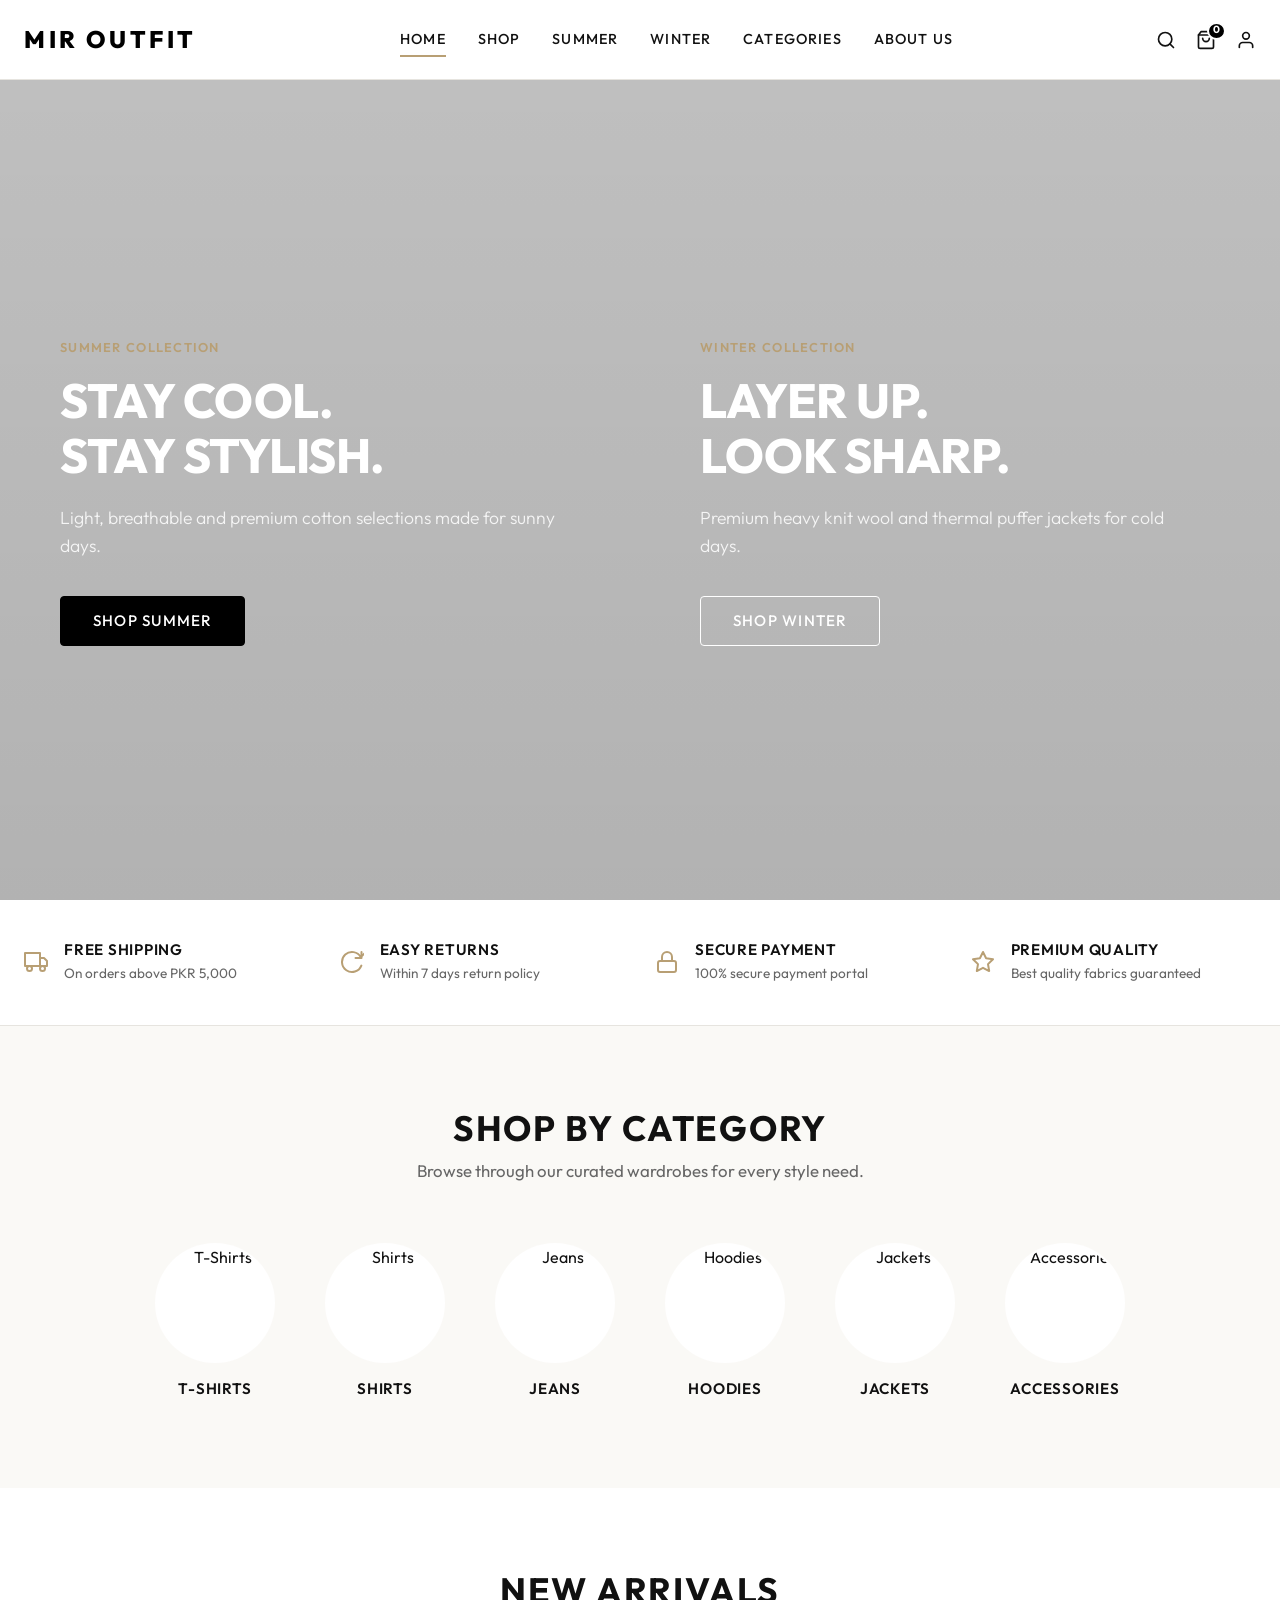
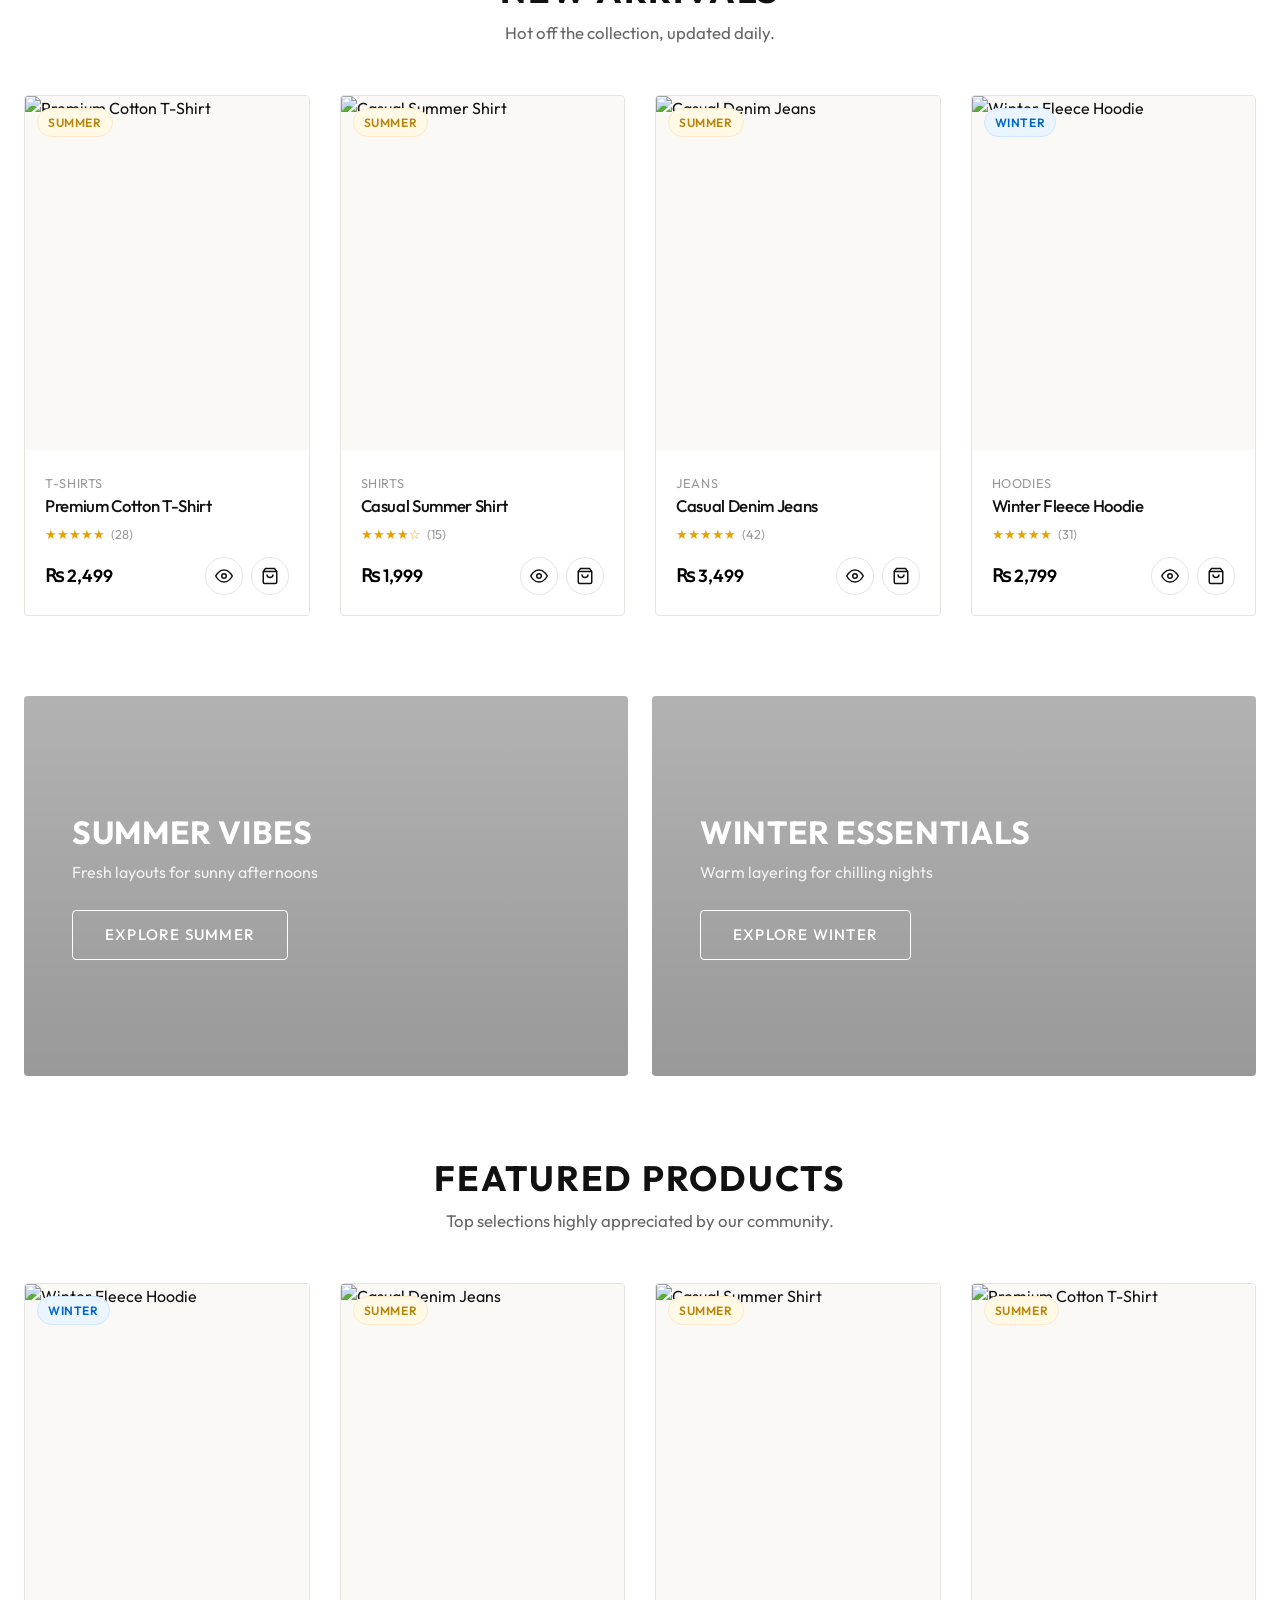
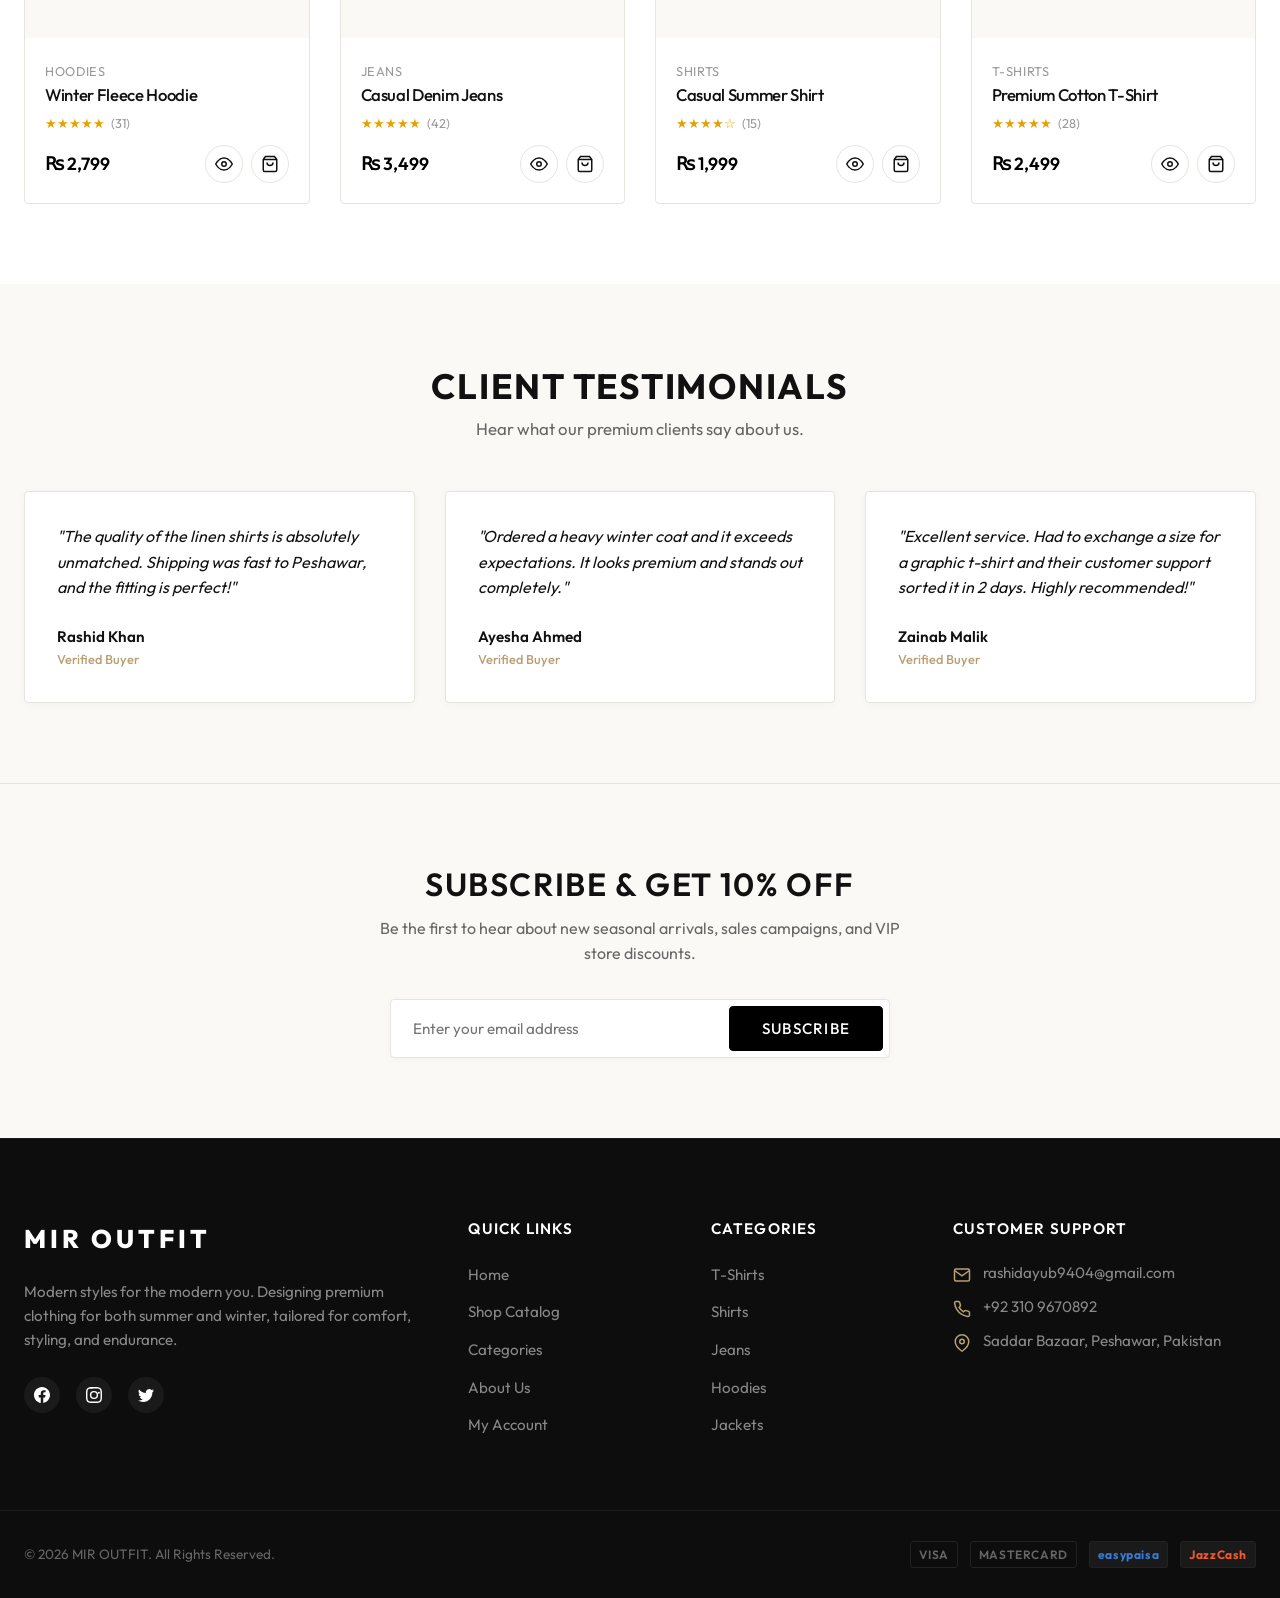
==== index.html @ e7ca87b2 "Phase 4: Design customer homepage with responsive layout, split hero, trust badges, categories list," ====
<!DOCTYPE html>
<html lang="en">
<head>
    <meta charset="UTF-8">
    <meta name="viewport" content="width=device-width, initial-scale=1.0">
    <meta name="description" content="MIR OUTFIT — Premium fashion clothing brand. Discover our exclusive Summer and Winter collections. Your Style. Every Season.">
    <title>MIR OUTFIT | Premium Clothing E-Commerce Website</title>
    <!-- Base Stylesheet -->
    <link rel="stylesheet" href="css/style.css">
    <!-- Responsive Adjustments -->
    <link rel="stylesheet" href="css/responsive.css">
</head>
<body>

    <!-- Unique MIR Loader Screen -->
    <div class="mir-loader-wrapper" id="mir-loader">
        <div class="mir-loader-content">
            <div class="mir-loader-brand">MIR</div>
            <div class="mir-loader-icon-container">
                <div class="mir-loader-spinner"></div>
                <!-- Premium Clothing Hanger Vector SVG -->
                <svg class="mir-loader-shirt" viewBox="0 0 24 24" fill="none" stroke="currentColor" stroke-width="1.5" stroke-linecap="round" stroke-linejoin="round">
                    <path d="M20.37 8.91l-7.5-4.5a1.72 1.72 0 0 0-1.74 0l-7.5 4.5A1 1 0 0 0 3 9.77v8.46a2 2 0 0 0 2 2h14a2 2 0 0 0 2-2V9.77a1 1 0 0 0-.63-.86z"></path>
                    <path d="M12 4.5V2a2 2 0 0 1 2-2"></path>
                </svg>
            </div>
            <div class="mir-loader-text">Preparing your style...</div>
        </div>
    </div>

    <!-- Header Navigation -->
    <header class="header">
        <div class="container navbar">
            <a href="index.html" class="nav-logo">MIR OUTFIT</a>
            
            <nav class="nav-links" id="nav-links">
                <a href="index.html" class="active">Home</a>
                <a href="shop.html">Shop</a>
                <a href="shop.html?collection=summer">Summer</a>
                <a href="shop.html?collection=winter">Winter</a>
                <a href="#categories">Categories</a>
                <a href="about.html">About Us</a>
            </nav>

            <div class="nav-actions">
                <button class="action-btn" id="search-btn" aria-label="Search Products">
                    <svg width="20" height="20" viewBox="0 0 24 24" fill="none" stroke="currentColor" stroke-width="2" stroke-linecap="round" stroke-linejoin="round"><circle cx="11" cy="11" r="8"></circle><line x1="21" y1="21" x2="16.65" y2="16.65"></line></svg>
                </button>
                <a href="cart.html" class="action-btn" id="cart-btn" aria-label="View Cart">
                    <svg width="20" height="20" viewBox="0 0 24 24" fill="none" stroke="currentColor" stroke-width="2" stroke-linecap="round" stroke-linejoin="round"><path d="M6 2L3 6v14a2 2 0 0 0 2 2h14a2 2 0 0 0 2-2V6l-3-4z"></path><line x1="3" y1="6" x2="21" y2="6"></line><path d="M16 10a4 4 0 0 1-8 0"></path></svg>
                    <span class="cart-count-badge" id="cart-badge-count">0</span>
                </a>
                <a href="login.html" class="action-btn" id="profile-btn" aria-label="Profile Account">
                    <svg width="20" height="20" viewBox="0 0 24 24" fill="none" stroke="currentColor" stroke-width="2" stroke-linecap="round" stroke-linejoin="round"><path d="M20 21v-2a4 4 0 0 0-4-4H8a4 4 0 0 0-4 4v2"></path><circle cx="12" cy="7" r="4"></circle></svg>
                </a>
                <button class="mobile-nav-toggle" aria-label="Toggle Menu">
                    <svg width="24" height="24" viewBox="0 0 24 24" fill="none" stroke="currentColor" stroke-width="2" stroke-linecap="round" stroke-linejoin="round"><line x1="3" y1="12" x2="21" y2="12"></line><line x1="3" y1="6" x2="21" y2="6"></line><line x1="3" y1="18" x2="21" y2="18"></line></svg>
                </button>
            </div>
        </div>
    </header>

    <!-- Overlay Search Popup -->
    <div class="search-overlay" id="search-overlay">
        <div class="search-close" id="search-close">&times;</div>
        <div class="search-container">
            <div class="search-input-wrapper">
                <input type="text" placeholder="Search our catalogs..." autocomplete="off">
                <svg width="24" height="24" viewBox="0 0 24 24" fill="none" stroke="currentColor" stroke-width="2" stroke-linecap="round" stroke-linejoin="round"><circle cx="11" cy="11" r="8"></circle><line x1="21" y1="21" x2="16.65" y2="16.65"></line></svg>
            </div>
        </div>
    </div>

    <!-- Hero Showcase Section -->
    <section class="hero-split">
        <div class="hero-panel hero-panel-summer" style="background-image: linear-gradient(rgba(0,0,0,0.25), rgba(0,0,0,0.3)), url('https://images.unsplash.com/photo-1488161628813-04466f872be2?auto=format&fit=crop&w=1200&q=80');">
            <div class="hero-panel-content">
                <div class="hero-panel-badge">Summer Collection</div>
                <h1 class="hero-panel-title">Stay Cool.<br>Stay Stylish.</h1>
                <p class="hero-panel-desc">Light, breathable and premium cotton selections made for sunny days.</p>
                <a href="shop.html?collection=summer" class="btn btn-primary">Shop Summer</a>
            </div>
        </div>
        
        <div class="hero-panel hero-panel-winter" style="background-image: linear-gradient(rgba(0,0,0,0.25), rgba(0,0,0,0.3)), url('https://images.unsplash.com/photo-1617137968427-85924c800a22?auto=format&fit=crop&w=1200&q=80');">
            <div class="hero-panel-content">
                <div class="hero-panel-badge">Winter Collection</div>
                <h1 class="hero-panel-title">Layer Up.<br>Look Sharp.</h1>
                <p class="hero-panel-desc">Premium heavy knit wool and thermal puffer jackets for cold days.</p>
                <a href="shop.html?collection=winter" class="btn btn-secondary" style="border-color:#ffffff; color:#ffffff;">Shop Winter</a>
            </div>
        </div>
    </section>

    <!-- Trust Badges Section -->
    <section class="trust-badges-section">
        <div class="container trust-badges-grid">
            <div class="badge-item">
                <svg width="24" height="24" viewBox="0 0 24 24" fill="none" stroke="currentColor" stroke-width="2" stroke-linecap="round" stroke-linejoin="round"><rect x="1" y="3" width="15" height="13"></rect><polygon points="16 8 20 8 23 11 23 16 16 16 16 8"></polygon><circle cx="5.5" cy="18.5" r="2.5"></circle><circle cx="18.5" cy="18.5" r="2.5"></circle></svg>
                <div>
                    <h4>Free Shipping</h4>
                    <p>On orders above PKR 5,000</p>
                </div>
            </div>
            <div class="badge-item">
                <svg width="24" height="24" viewBox="0 0 24 24" fill="none" stroke="currentColor" stroke-width="2" stroke-linecap="round" stroke-linejoin="round"><path d="M21.5 2v6h-6M21.34 15.57a10 10 0 1 1-.57-8.38l5.67-5.67"></path></svg>
                <div>
                    <h4>Easy Returns</h4>
                    <p>Within 7 days return policy</p>
                </div>
            </div>
            <div class="badge-item">
                <svg width="24" height="24" viewBox="0 0 24 24" fill="none" stroke="currentColor" stroke-width="2" stroke-linecap="round" stroke-linejoin="round"><rect x="3" y="11" width="18" height="11" rx="2" ry="2"></rect><path d="M7 11V7a5 5 0 0 1 10 0v4"></path></svg>
                <div>
                    <h4>Secure Payment</h4>
                    <p>100% secure payment portal</p>
                </div>
            </div>
            <div class="badge-item">
                <svg width="24" height="24" viewBox="0 0 24 24" fill="none" stroke="currentColor" stroke-width="2" stroke-linecap="round" stroke-linejoin="round"><polygon points="12 2 15.09 8.26 22 9.27 17 14.14 18.18 21.02 12 17.77 5.82 21.02 7 14.14 2 9.27 8.91 8.26 12 2"></polygon></svg>
                <div>
                    <h4>Premium Quality</h4>
                    <p>Best quality fabrics guaranteed</p>
                </div>
            </div>
        </div>
    </section>

    <!-- Categories Grid Section -->
    <section class="section" id="categories" style="background-color: var(--bg-secondary);">
        <div class="container">
            <div class="section-title">
                <h2>Shop By Category</h2>
                <p>Browse through our curated wardrobes for every style need.</p>
            </div>
            
            <div class="categories-carousel">
                <a href="shop.html?category=t-shirts" class="category-card">
                    <div class="category-img-wrapper">
                        <img src="https://images.unsplash.com/photo-1521572267360-ee0c2909d518?auto=format&fit=crop&w=400&q=80" alt="T-Shirts">
                    </div>
                    <h4>T-Shirts</h4>
                </a>
                <a href="shop.html?category=shirts" class="category-card">
                    <div class="category-img-wrapper">
                        <img src="https://images.unsplash.com/photo-1596755094514-f87e34085b2c?auto=format&fit=crop&w=400&q=80" alt="Shirts">
                    </div>
                    <h4>Shirts</h4>
                </a>
                <a href="shop.html?category=jeans" class="category-card">
                    <div class="category-img-wrapper">
                        <img src="https://images.unsplash.com/photo-1542272604-787c3835535d?auto=format&fit=crop&w=400&q=80" alt="Jeans">
                    </div>
                    <h4>Jeans</h4>
                </a>
                <a href="shop.html?category=hoodies" class="category-card">
                    <div class="category-img-wrapper">
                        <img src="https://images.unsplash.com/photo-1556821840-3a63f95609a7?auto=format&fit=crop&w=400&q=80" alt="Hoodies">
                    </div>
                    <h4>Hoodies</h4>
                </a>
                <a href="shop.html?category=jackets" class="category-card">
                    <div class="category-img-wrapper">
                        <img src="https://images.unsplash.com/photo-1551028719-00167b16eac5?auto=format&fit=crop&w=400&q=80" alt="Jackets">
                    </div>
                    <h4>Jackets</h4>
                </a>
                <a href="shop.html?category=accessories" class="category-card">
                    <div class="category-img-wrapper">
                        <img src="https://images.unsplash.com/photo-1617038260897-41a1f14a8ca0?auto=format&fit=crop&w=400&q=80" alt="Accessories">
                    </div>
                    <h4>Accessories</h4>
                </a>
            </div>
        </div>
    </section>

    <!-- New Arrivals Section -->
    <section class="section">
        <div class="container">
            <div class="section-title">
                <h2>New Arrivals</h2>
                <p>Hot off the collection, updated daily.</p>
            </div>
            
            <!-- Dynamic Grid (JS loaded) -->
            <div class="products-grid" id="new-arrivals-grid">
                <!-- Skeleton Skeletons Placeholder -->
                <div class="product-card skeleton" style="height: 420px;"></div>
                <div class="product-card skeleton" style="height: 420px;"></div>
                <div class="product-card skeleton" style="height: 420px;"></div>
                <div class="product-card skeleton" style="height: 420px;"></div>
            </div>
        </div>
    </section>

    <!-- Mid Promotional Split Banners -->
    <section class="promo-mid-section">
        <div class="promo-mid-banner" style="background-image: linear-gradient(rgba(0,0,0,0.3), rgba(0,0,0,0.4)), url('https://images.unsplash.com/photo-1507679799987-c73779587ccf?auto=format&fit=crop&w=800&q=80');">
            <div class="promo-content">
                <h3>Summer Vibes</h3>
                <p>Fresh layouts for sunny afternoons</p>
                <a href="shop.html?collection=summer" class="btn btn-secondary" style="border-color:#ffffff; color:#ffffff;">Explore Summer</a>
            </div>
        </div>
        <div class="promo-mid-banner" style="background-image: linear-gradient(rgba(0,0,0,0.3), rgba(0,0,0,0.4)), url('https://images.unsplash.com/photo-1610384024014-a4f24959994c?auto=format&fit=crop&w=800&q=80');">
            <div class="promo-content">
                <h3>Winter Essentials</h3>
                <p>Warm layering for chilling nights</p>
                <a href="shop.html?collection=winter" class="btn btn-secondary" style="border-color:#ffffff; color:#ffffff;">Explore Winter</a>
            </div>
        </div>
    </section>

    <!-- Featured Products Section -->
    <section class="section">
        <div class="container">
            <div class="section-title">
                <h2>Featured Products</h2>
                <p>Top selections highly appreciated by our community.</p>
            </div>
            
            <!-- Dynamic Grid (JS loaded) -->
            <div class="products-grid" id="featured-products-grid">
                <!-- Skeleton Placeholders -->
                <div class="product-card skeleton" style="height: 420px;"></div>
                <div class="product-card skeleton" style="height: 420px;"></div>
                <div class="product-card skeleton" style="height: 420px;"></div>
                <div class="product-card skeleton" style="height: 420px;"></div>
            </div>
        </div>
    </section>

    <!-- Testimonials Section -->
    <section class="section" style="background-color: var(--bg-secondary);">
        <div class="container">
            <div class="section-title">
                <h2>Client Testimonials</h2>
                <p>Hear what our premium clients say about us.</p>
            </div>
            
            <div class="testimonials-grid">
                <div class="testimonial-card">
                    <p class="testimonial-quote">"The quality of the linen shirts is absolutely unmatched. Shipping was fast to Peshawar, and the fitting is perfect!"</p>
                    <div class="testimonial-author">
                        <span class="testimonial-name">Rashid Khan</span>
                        <span class="testimonial-verified">Verified Buyer</span>
                    </div>
                </div>
                <div class="testimonial-card">
                    <p class="testimonial-quote">"Ordered a heavy winter coat and it exceeds expectations. It looks premium and stands out completely."</p>
                    <div class="testimonial-author">
                        <span class="testimonial-name">Ayesha Ahmed</span>
                        <span class="testimonial-verified">Verified Buyer</span>
                    </div>
                </div>
                <div class="testimonial-card">
                    <p class="testimonial-quote">"Excellent service. Had to exchange a size for a graphic t-shirt and their customer support sorted it in 2 days. Highly recommended!"</p>
                    <div class="testimonial-author">
                        <span class="testimonial-name">Zainab Malik</span>
                        <span class="testimonial-verified">Verified Buyer</span>
                    </div>
                </div>
            </div>
        </div>
    </section>

    <!-- Newsletter Subscription -->
    <section class="newsletter-section">
        <div class="container newsletter-container">
            <h3>Subscribe & Get 10% Off</h3>
            <p>Be the first to hear about new seasonal arrivals, sales campaigns, and VIP store discounts.</p>
            <div class="newsletter-form-group">
                <input type="email" placeholder="Enter your email address" aria-label="Email address">
                <button type="button" class="btn btn-primary" id="newsletter-subscribe-btn">Subscribe</button>
            </div>
        </div>
    </section>

    <!-- Dark Premium Footer -->
    <footer class="footer">
        <div class="container footer-grid">
            <div class="footer-brand">
                <div class="logo">MIR OUTFIT</div>
                <p>Modern styles for the modern you. Designing premium clothing for both summer and winter, tailored for comfort, styling, and endurance.</p>
                <div class="footer-socials">
                    <a href="#" aria-label="Facebook"><svg width="16" height="16" fill="currentColor" viewBox="0 0 16 16"><path d="M16 8.049c0-4.446-3.582-8.05-8-8.05C3.58 0-.002 3.603-.002 8.05c0 4.017 2.926 7.347 6.75 7.951v-5.625h-2.03V8.05H6.75V6.275c0-2.017 1.195-3.131 3.022-3.131.876 0 1.791.157 1.791.157v1.98h-1.009c-.993 0-1.303.621-1.303 1.258v1.51h2.218l-.354 2.326H9.25V16c3.824-.604 6.75-3.934 6.75-7.951z"/></svg></a>
                    <a href="#" aria-label="Instagram"><svg width="16" height="16" fill="currentColor" viewBox="0 0 16 16"><path d="M8 0C5.829 0 5.556.01 4.703.048 3.85.088 3.269.222 2.76.42a3.917 3.917 0 0 0-1.417.923A3.927 3.927 0 0 0 .42 2.76C.222 3.268.087 3.85.048 4.7.01 5.555 0 5.827 0 8.001c0 2.172.01 2.444.048 3.297.04.852.174 1.433.372 1.942.205.526.478.972.923 1.417.444.445.89.719 1.416.923.51.198 1.09.333 1.942.372C5.555 15.99 5.827 16 8 16s2.444-.01 3.298-.048c.851-.04 1.434-.174 1.943-.372a3.916 3.916 0 0 0 1.416-.923c.445-.445.718-.891.923-1.417.197-.509.332-1.09.372-1.942C15.99 10.445 16 10.173 16 8s-.01-2.444-.048-3.299c-.04-.851-.175-1.433-.372-1.941a3.926 3.926 0 0 0-.923-1.417A3.911 3.911 0 0 0 13.24.42c-.51-.198-1.092-.333-1.943-.372C10.443.01 10.172 0 7.998 0h.003zm-.717 1.442h.718c2.136 0 2.389.007 3.232.046.78.035 1.204.166 1.486.275.373.145.64.319.92.599.28.28.453.546.598.92.11.281.24.705.275 1.485.039.843.047 1.096.047 3.231s-.008 2.389-.047 3.232c-.035.78-.166 1.203-.275 1.485a2.47 2.47 0 0 1-.599.919c-.28.28-.546.453-.92.598-.28.11-.704.24-1.485.276-.843.038-1.096.047-3.232.047s-2.39-.009-3.233-.047c-.78-.036-1.203-.166-1.485-.276a2.478 2.478 0 0 1-.92-.598 2.48 2.48 0 0 1-.6-.92c-.109-.281-.24-.705-.275-1.485-.038-.843-.046-1.096-.046-3.233 0-2.136.008-2.388.046-3.231.036-.78.166-1.204.276-1.486.145-.373.319-.64.599-.92.28-.28.546-.453.92-.6 2.8-.11 7.04-.24 1.485-.276.843-.038 1.096-.047 3.232-.047zM8 3.89a4.11 4.11 0 1 0 0 8.22 4.11 4.11 0 0 0 0-8.22zm0 1.44a2.67 2.67 0 1 1 0 5.34 2.67 2.67 0 0 1 0-5.34zm4.886-.484a.978.978 0 1 0 0 1.955.978.978 0 0 0 0-1.955z"/></svg></a>
                    <a href="#" aria-label="Twitter"><svg width="16" height="16" fill="currentColor" viewBox="0 0 16 16"><path d="M5.026 15c6.038 0 9.341-5.003 9.341-9.334 0-.14 0-.282-.006-.422A6.685 6.685 0 0 0 16 3.542a6.658 6.658 0 0 1-1.889.518 3.301 3.301 0 0 0 1.447-1.817 6.533 6.533 0 0 1-2.087.793A3.286 3.286 0 0 0 7.875 6.03a9.325 9.325 0 0 1-6.767-3.429 3.289 3.289 0 0 0 1.018 4.382A3.323 3.323 0 0 1 .64 6.575v.045a3.288 3.288 0 0 0 2.632 3.218 3.203 3.203 0 0 1-.865.115 3.23 3.23 0 0 1-.614-.057 3.283 3.283 0 0 0 3.067 2.277A6.588 6.588 0 0 1 .78 13.58a6.32 6.32 0 0 1-.78-.045A9.344 9.344 0 0 0 5.026 15z"/></svg></a>
                </div>
            </div>
            
            <div class="footer-col">
                <h4>Quick Links</h4>
                <ul>
                    <li><a href="index.html">Home</a></li>
                    <li><a href="shop.html">Shop Catalog</a></li>
                    <li><a href="#categories">Categories</a></li>
                    <li><a href="about.html">About Us</a></li>
                    <li><a href="login.html">My Account</a></li>
                </ul>
            </div>
            
            <div class="footer-col">
                <h4>Categories</h4>
                <ul>
                    <li><a href="shop.html?category=t-shirts">T-Shirts</a></li>
                    <li><a href="shop.html?category=shirts">Shirts</a></li>
                    <li><a href="shop.html?category=jeans">Jeans</a></li>
                    <li><a href="shop.html?category=hoodies">Hoodies</a></li>
                    <li><a href="shop.html?category=jackets">Jackets</a></li>
                </ul>
            </div>
            
            <!-- Contact column with requested contact info -->
            <div class="footer-col">
                <h4>Customer Support</h4>
                <ul class="footer-contact-details">
                    <li>
                        <svg width="18" height="18" fill="none" stroke="currentColor" stroke-width="2" viewBox="0 0 24 24"><path d="M4 4h16c1.1 0 2 .9 2 2v12c0 1.1-.9 2-2 2H4c-1.1 0-2-.9-2-2V6c0-1.1.9-2 2-2z"></path><polyline points="22,6 12,13 2,6"></polyline></svg>
                        <a href="mailto:rashidayub9404@gmail.com" title="Email Us">rashidayub9404@gmail.com</a>
                    </li>
                    <li>
                        <svg width="18" height="18" fill="none" stroke="currentColor" stroke-width="2" viewBox="0 0 24 24"><path d="M22 16.92v3a2 2 0 0 1-2.18 2 19.79 19.79 0 0 1-8.63-3.07 19.5 19.5 0 0 1-6-6 19.79 19.79 0 0 1-3.07-8.67A2 2 0 0 1 4.11 2h3a2 2 0 0 1 2 1.72 12.84 12.84 0 0 0 .7 2.81 2 2 0 0 1-.45 2.11L8.09 9.91a16 16 0 0 0 6 6l1.27-1.27a2 2 0 0 1 2.11-.45 12.84 12.84 0 0 0 2.81.7A2 2 0 0 1 22 16.92z"></path></svg>
                        <a href="tel:+923109670892" title="Call Us">+92 310 9670892</a>
                    </li>
                    <li>
                        <svg width="18" height="18" fill="none" stroke="currentColor" stroke-width="2" viewBox="0 0 24 24"><path d="M21 10c0 7-9 13-9 13s-9-6-9-13a9 9 0 0 1 18 0z"></path><circle cx="12" cy="10" r="3"></circle></svg>
                        <a href="https://maps.google.com/?q=Saddar+Bazaar,+Peshawar,+Pakistan" target="_blank" rel="noopener noreferrer" title="View on Google Maps">Saddar Bazaar, Peshawar, Pakistan</a>
                    </li>
                </ul>
            </div>
        </div>
        
        <div class="container footer-bottom">
            <p>&copy; 2026 MIR OUTFIT. All Rights Reserved.</p>
            <div class="footer-payments">
                <!-- Inline text/placeholders styled nicely representing Easypaisa, JazzCash, Visa, Mastercard -->
                <span style="font-size:0.75rem; color:#666666; font-weight:600; letter-spacing:0.05em; border:1px solid #222222; padding:3px 8px; border-radius:3px;">VISA</span>
                <span style="font-size:0.75rem; color:#666666; font-weight:600; letter-spacing:0.05em; border:1px solid #222222; padding:3px 8px; border-radius:3px;">MASTERCARD</span>
                <span style="font-size:0.75rem; color:#3a7bd5; font-weight:700; letter-spacing:0.05em; border:1px solid #222222; padding:3px 8px; border-radius:3px; background-color:#1a1a1a;">easypaisa</span>
                <span style="font-size:0.75rem; color:#f05a28; font-weight:700; letter-spacing:0.05em; border:1px solid #222222; padding:3px 8px; border-radius:3px; background-color:#1a1a1a;">JazzCash</span>
            </div>
        </div>
    </footer>

    <!-- Core Controller JS Modules -->
    <script type="module" src="js/main.js"></script>
    <!-- Homepage Dynamic Display scripts -->
    <script type="module">
        import { dbSimulated } from './js/firebase.js';
        
        // Dynamic loading mockup for Phase 4 validation
        document.addEventListener('DOMContentLoaded', () => {
            const arrGrid = document.getElementById('new-arrivals-grid');
            const featGrid = document.getElementById('featured-products-grid');
            
            // Sample products local backup
            const sampleProducts = [
                { id: '1', title: 'Premium Cotton T-Shirt', price: 2499, category: 't-shirts', collection: 'summer', image: 'https://images.unsplash.com/photo-1521572267360-ee0c2909d518?auto=format&fit=crop&w=400&q=80', rating: 4.5, reviews: 28 },
                { id: '2', title: 'Casual Summer Shirt', price: 1999, category: 'shirts', collection: 'summer', image: 'https://images.unsplash.com/photo-1596755094514-f87e34085b2c?auto=format&fit=crop&w=400&q=80', rating: 4.2, reviews: 15 },
                { id: '3', title: 'Casual Denim Jeans', price: 3499, category: 'jeans', collection: 'summer', image: 'https://images.unsplash.com/photo-1542272604-787c3835535d?auto=format&fit=crop&w=400&q=80', rating: 4.7, reviews: 42 },
                { id: '4', title: 'Winter Fleece Hoodie', price: 2799, category: 'hoodies', collection: 'winter', image: 'https://images.unsplash.com/photo-1556821840-3a63f95609a7?auto=format&fit=crop&w=400&q=80', rating: 4.8, reviews: 31 }
            ];

            const loadSampleGrid = (element, products) => {
                if (!element) return;
                element.innerHTML = products.map(p => `
                    <div class="product-card" data-id="${p.id}">
                        <div class="product-card-badge">
                            <span class="badge ${p.collection === 'summer' ? 'badge-summer' : 'badge-winter'}">${p.collection}</span>
                        </div>
                        <div class="product-card-img-wrapper">
                            <img class="product-card-img" src="${p.image}" alt="${p.title}">
                        </div>
                        <div class="product-card-content">
                            <div>
                                <span class="product-card-meta">${p.category}</span>
                                <h3 class="product-card-title">${p.title}</h3>
                                <div class="product-card-rating">
                                    ${'★'.repeat(Math.round(p.rating))}${'☆'.repeat(5 - Math.round(p.rating))}
                                    <span>(${p.reviews})</span>
                                </div>
                            </div>
                            <div class="product-card-footer">
                                <span class="product-card-price">₨ ${p.price.toLocaleString()}</span>
                                <div class="product-card-actions">
                                    <a href="product.html?id=${p.id}" class="product-card-btn view-btn" title="View Details">
                                        <svg width="18" height="18" fill="none" stroke="currentColor" stroke-width="2" viewBox="0 0 24 24"><path d="M1 12s4-8 11-8 11 8 11 8-4 8-11 8-11-8-11-8z"></path><circle cx="12" cy="12" r="3"></circle></svg>
                                    </a>
                                    <button class="product-card-btn add-to-cart-btn" data-id="${p.id}" title="Add to Cart">
                                        <svg width="18" height="18" fill="none" stroke="currentColor" stroke-width="2" viewBox="0 0 24 24"><path d="M6 2L3 6v14a2 2 0 0 0 2 2h14a2 2 0 0 0 2-2V6l-3-4z"></path><line x1="3" y1="6" x2="21" y2="6"></line><path d="M16 10a4 4 0 0 1-8 0"></path></svg>
                                    </button>
                                </div>
                            </div>
                        </div>
                    </div>
                `).join('');
            };

            // Mimic load lag
            setTimeout(() => {
                loadSampleGrid(arrGrid, sampleProducts);
                loadSampleGrid(featGrid, [...sampleProducts].reverse());
            }, 600);
        });
    </script>
</body>
</html>
---- css/style.css ----
@import url('https://fonts.googleapis.com/css2?family=Outfit:wght@300;400;500;600;700;800&display=swap');

/* Brand Design System Variable Tokens */
:root {
    --primary: #000000;
    --primary-hover: #1c1c1c;
    --primary-light: #f5f5f5;
    --secondary: #b89f74; /* Soft Gold/Bronze Accent */
    --secondary-hover: #9c845b;
    --bg-primary: #ffffff;
    --bg-secondary: #faf9f6; /* Warm premium neutral/beige */
    --text-primary: #111111;
    --text-muted: #666666;
    --text-light: #999999;
    --border-color: #e6e4df; /* Soft warm border */
    --border-focus: #b89f74;
    
    /* Layout & Animation */
    --font-primary: 'Outfit', sans-serif;
    --transition-fast: 0.2s cubic-bezier(0.16, 1, 0.3, 1);
    --transition-smooth: 0.4s cubic-bezier(0.16, 1, 0.3, 1);
    --radius-sm: 4px;
    --radius-md: 8px;
    --radius-lg: 16px;
    
    /* Shadows */
    --shadow-sm: 0 2px 10px rgba(0, 0, 0, 0.03);
    --shadow-md: 0 8px 30px rgba(0, 0, 0, 0.06);
    --shadow-lg: 0 16px 40px rgba(0, 0, 0, 0.08);

    /* Sidebar/Navbar dims */
    --header-height: 80px;
}

/* Reset */
* {
    margin: 0;
    padding: 0;
    box-sizing: border-box;
}

html {
    scroll-behavior: smooth;
}

body {
    font-family: var(--font-primary);
    background-color: var(--bg-primary);
    color: var(--text-primary);
    line-height: 1.6;
    overflow-x: hidden;
    -webkit-font-smoothing: antialiased;
}

a {
    color: inherit;
    text-decoration: none;
    transition: var(--transition-fast);
}

ul {
    list-style: none;
}

img {
    max-width: 100%;
    height: auto;
    display: block;
}

button, input, select, textarea {
    font-family: inherit;
    font-size: inherit;
    color: inherit;
    background: none;
    border: none;
    outline: none;
}

/* Typography & Headers */
h1, h2, h3, h4, h5, h6 {
    font-weight: 600;
    letter-spacing: -0.02em;
    line-height: 1.25;
}

.text-uppercase {
    text-transform: uppercase;
    letter-spacing: 0.1em;
}

/* Utility Containers */
.container {
    max-width: 1300px;
    margin: 0 auto;
    padding: 0 24px;
}

.section {
    padding: 80px 0;
}

.section-title {
    text-align: center;
    margin-bottom: 48px;
}

.section-title h2 {
    font-size: 2.2rem;
    font-weight: 700;
    margin-bottom: 8px;
    text-transform: uppercase;
    letter-spacing: 0.05em;
}

.section-title p {
    color: var(--text-muted);
    font-size: 1.05rem;
    max-width: 600px;
    margin: 0 auto;
}

/* Buttons */
.btn {
    display: inline-flex;
    align-items: center;
    justify-content: center;
    padding: 12px 32px;
    font-weight: 500;
    font-size: 0.95rem;
    border-radius: var(--radius-sm);
    cursor: pointer;
    transition: var(--transition-smooth);
    text-transform: uppercase;
    letter-spacing: 0.08em;
    position: relative;
    overflow: hidden;
}

.btn-primary {
    background-color: var(--primary);
    color: #ffffff;
    border: 1px solid var(--primary);
}

.btn-primary:hover {
    background-color: var(--secondary);
    border-color: var(--secondary);
    transform: translateY(-2px);
    box-shadow: var(--shadow-sm);
}

.btn-secondary {
    background-color: transparent;
    color: var(--primary);
    border: 1px solid var(--primary);
}

.btn-secondary:hover {
    background-color: var(--primary);
    color: #ffffff;
    transform: translateY(-2px);
}

.btn-accent {
    background-color: var(--secondary);
    color: #ffffff;
    border: 1px solid var(--secondary);
}

.btn-accent:hover {
    background-color: var(--secondary-hover);
    border-color: var(--secondary-hover);
    transform: translateY(-2px);
}

/* Badge Indicator */
.badge {
    display: inline-flex;
    align-items: center;
    padding: 4px 10px;
    font-size: 0.75rem;
    font-weight: 600;
    text-transform: uppercase;
    letter-spacing: 0.05em;
    border-radius: 50px;
}

.badge-summer {
    background-color: #fff9e6;
    color: #b8860b;
    border: 1px solid #ffe8cc;
}

.badge-winter {
    background-color: #ebf5ff;
    color: #0066cc;
    border: 1px solid #d0e7ff;
}

.badge-pending {
    background-color: #fff8e6;
    color: #b38600;
}

.badge-processing {
    background-color: #f0f0ff;
    color: #5555ff;
}

.badge-shipped {
    background-color: #e6f9ff;
    color: #0099cc;
}

.badge-delivered {
    background-color: #e6ffed;
    color: #00b33c;
}

/* Skeleton Loading Templates */
.skeleton {
    background: linear-gradient(90deg, #f2efe9 25%, #e6e4df 50%, #f2efe9 75%);
    background-size: 200% 100%;
    animation: skeleton-loading 1.5s infinite;
    border-radius: var(--radius-sm);
}

@keyframes skeleton-loading {
    0% { background-position: 200% 0; }
    100% { background-position: -200% 0; }
}

/* Sticky Premium Navbar Styling */
.header {
    position: fixed;
    top: 0;
    left: 0;
    width: 100%;
    height: var(--header-height);
    background-color: rgba(255, 255, 255, 0.95);
    backdrop-filter: blur(10px);
    -webkit-backdrop-filter: blur(10px);
    border-bottom: 1px solid var(--border-color);
    z-index: 1000;
    transition: var(--transition-smooth);
}

.header.scrolled {
    height: 70px;
    box-shadow: var(--shadow-sm);
}

.navbar {
    display: flex;
    align-items: center;
    justify-content: space-between;
    height: 100%;
}

.nav-logo {
    font-size: 1.5rem;
    font-weight: 800;
    letter-spacing: 0.15em;
    text-transform: uppercase;
    color: var(--primary);
}

.nav-links {
    display: flex;
    gap: 32px;
}

.nav-links a {
    font-size: 0.9rem;
    font-weight: 500;
    text-transform: uppercase;
    letter-spacing: 0.08em;
    color: var(--text-primary);
    position: relative;
    padding: 6px 0;
}

.nav-links a::after {
    content: '';
    position: absolute;
    bottom: 0;
    left: 0;
    width: 0;
    height: 2px;
    background-color: var(--secondary);
    transition: var(--transition-fast);
}

.nav-links a:hover::after,
.nav-links a.active::after {
    width: 100%;
}

.nav-actions {
    display: flex;
    align-items: center;
    gap: 20px;
}

.nav-actions .action-btn {
    cursor: pointer;
    font-size: 1.25rem;
    color: var(--text-primary);
    position: relative;
    display: flex;
    align-items: center;
    justify-content: center;
    transition: var(--transition-fast);
}

.nav-actions .action-btn:hover {
    color: var(--secondary);
}

.cart-count-badge {
    position: absolute;
    top: -8px;
    right: -10px;
    background-color: var(--primary);
    color: #ffffff;
    font-size: 0.65rem;
    font-weight: 700;
    min-width: 18px;
    height: 18px;
    border-radius: 50%;
    display: flex;
    align-items: center;
    justify-content: center;
    padding: 0 4px;
    border: 2px solid #ffffff;
}

/* Mobile Toggle Hamburger menu icon */
.mobile-nav-toggle {
    display: none;
    font-size: 1.5rem;
    cursor: pointer;
}

/* Search Overlay Component */
.search-overlay {
    position: fixed;
    top: 0;
    left: 0;
    width: 100%;
    height: 100%;
    background-color: rgba(255, 255, 255, 0.98);
    z-index: 1100;
    display: flex;
    align-items: center;
    justify-content: center;
    opacity: 0;
    pointer-events: none;
    transition: var(--transition-smooth);
}

.search-overlay.active {
    opacity: 1;
    pointer-events: auto;
}

.search-container {
    width: 100%;
    max-width: 600px;
    padding: 24px;
    position: relative;
}

.search-input-wrapper {
    display: flex;
    border-bottom: 2px solid var(--primary);
    padding-bottom: 8px;
}

.search-input-wrapper input {
    flex-grow: 1;
    font-size: 1.5rem;
    font-weight: 400;
}

.search-close {
    position: absolute;
    top: -60px;
    right: 24px;
    font-size: 2rem;
    cursor: pointer;
    transition: var(--transition-fast);
}

.search-close:hover {
    color: var(--secondary);
}

/* Dark Premium Footer section */
.footer {
    background-color: #0d0d0d;
    color: #ffffff;
    padding: 80px 0 30px 0;
    border-top: 1px solid #1a1a1a;
}

.footer-grid {
    display: grid;
    grid-template-columns: 2fr 1fr 1fr 1.5fr;
    gap: 40px;
    margin-bottom: 60px;
}

.footer-brand .logo {
    font-size: 1.6rem;
    font-weight: 800;
    letter-spacing: 0.15em;
    text-transform: uppercase;
    color: #ffffff;
    margin-bottom: 20px;
}

.footer-brand p {
    color: #888888;
    margin-bottom: 24px;
    font-size: 0.95rem;
}

.footer-socials {
    display: flex;
    gap: 16px;
}

.footer-socials a {
    width: 36px;
    height: 36px;
    border-radius: 50%;
    background-color: #1a1a1a;
    display: flex;
    align-items: center;
    justify-content: center;
    font-size: 0.95rem;
    color: #ffffff;
}

.footer-socials a:hover {
    background-color: var(--secondary);
    color: #ffffff;
    transform: translateY(-3px);
}

.footer-col h4 {
    font-size: 0.95rem;
    text-transform: uppercase;
    letter-spacing: 0.08em;
    margin-bottom: 24px;
    color: #ffffff;
}

.footer-col ul li {
    margin-bottom: 12px;
}

.footer-col ul li a {
    color: #888888;
    font-size: 0.95rem;
}

.footer-col ul li a:hover {
    color: var(--secondary);
    padding-left: 5px;
}

/* Contact Column with explicit styles */
.footer-contact-details li {
    display: flex;
    align-items: flex-start;
    gap: 12px;
    margin-bottom: 16px;
    color: #888888;
    font-size: 0.95rem;
    line-height: 1.4;
}

.footer-contact-details li svg {
    margin-top: 4px;
    color: var(--secondary);
    flex-shrink: 0;
}

.footer-contact-details a {
    color: #888888;
    transition: var(--transition-fast);
}

.footer-contact-details a:hover {
    color: #ffffff;
    text-decoration: underline;
}

.footer-newsletter-form {
    display: flex;
    margin-top: 16px;
    border-bottom: 1px solid #333333;
    padding-bottom: 8px;
}

.footer-newsletter-form input {
    flex-grow: 1;
    color: #ffffff;
    font-size: 0.9rem;
}

.footer-newsletter-form button {
    cursor: pointer;
    color: var(--secondary);
    font-weight: 500;
}

.footer-newsletter-form button:hover {
    color: #ffffff;
}

/* Bottom Bar styling */
.footer-bottom {
    border-top: 1px solid #1a1a1a;
    padding-top: 30px;
    display: flex;
    justify-content: space-between;
    align-items: center;
    flex-wrap: wrap;
    gap: 20px;
}

.footer-bottom p {
    color: #666666;
    font-size: 0.85rem;
}

.footer-payments {
    display: flex;
    gap: 12px;
    align-items: center;
}

.footer-payment-img {
    height: 24px;
    opacity: 0.7;
    transition: var(--transition-fast);
}

.footer-payment-img:hover {
    opacity: 1;
}

/* Product Cards layout grid & animation styles */
.products-grid {
    display: grid;
    grid-template-columns: repeat(auto-fill, minmax(280px, 1fr));
    gap: 30px;
}

.product-card {
    background-color: var(--bg-primary);
    border: 1px solid var(--border-color);
    border-radius: var(--radius-sm);
    overflow: hidden;
    transition: var(--transition-smooth);
    display: flex;
    flex-direction: column;
    position: relative;
}

.product-card:hover {
    box-shadow: var(--shadow-md);
    transform: translateY(-6px);
}

.product-card-badge {
    position: absolute;
    top: 12px;
    left: 12px;
    z-index: 10;
}

.product-card-img-wrapper {
    position: relative;
    overflow: hidden;
    padding-top: 125%; /* 4:5 Aspect Ratio */
    background-color: var(--bg-secondary);
}

.product-card-img {
    position: absolute;
    top: 0;
    left: 0;
    width: 100%;
    height: 100%;
    object-fit: cover;
    transition: var(--transition-smooth);
}

.product-card:hover .product-card-img {
    transform: scale(1.06);
}

.product-card-content {
    padding: 20px;
    flex-grow: 1;
    display: flex;
    flex-direction: column;
    justify-content: space-between;
}

.product-card-meta {
    font-size: 0.8rem;
    color: var(--text-light);
    text-transform: uppercase;
    letter-spacing: 0.05em;
    margin-bottom: 4px;
}

.product-card-title {
    font-size: 1.05rem;
    font-weight: 500;
    color: var(--text-primary);
    margin-bottom: 8px;
    white-space: nowrap;
    overflow: hidden;
    text-overflow: ellipsis;
}

.product-card-rating {
    display: flex;
    align-items: center;
    gap: 4px;
    font-size: 0.8rem;
    color: #e6a100;
    margin-bottom: 12px;
}

.product-card-rating span {
    color: var(--text-light);
    margin-left: 2px;
}

.product-card-footer {
    display: flex;
    justify-content: space-between;
    align-items: center;
    margin-top: auto;
}

.product-card-price {
    font-weight: 600;
    font-size: 1.1rem;
    color: var(--primary);
}

.product-card-actions {
    display: flex;
    gap: 8px;
}

.product-card-btn {
    width: 38px;
    height: 38px;
    border-radius: 50%;
    border: 1px solid var(--border-color);
    display: flex;
    align-items: center;
    justify-content: center;
    color: var(--text-primary);
    cursor: pointer;
    transition: var(--transition-fast);
}

.product-card-btn:hover {
    background-color: var(--primary);
    color: #ffffff;
    border-color: var(--primary);
}

.product-card-btn.view-btn:hover {
    background-color: var(--secondary);
    border-color: var(--secondary);
}

/* Toast Notifications styling */
.toast-container {
    position: fixed;
    bottom: 30px;
    right: 30px;
    z-index: 1200;
    display: flex;
    flex-direction: column;
    gap: 12px;
}

.toast {
    background-color: #ffffff;
    color: var(--text-primary);
    padding: 16px 24px;
    border-radius: var(--radius-sm);
    border-left: 4px solid var(--primary);
    box-shadow: var(--shadow-lg);
    display: flex;
    align-items: center;
    gap: 12px;
    transform: translateX(120%);
    animation: toast-in 0.4s cubic-bezier(0.16, 1, 0.3, 1) forwards;
    min-width: 300px;
}

.toast.toast-success {
    border-left-color: var(--secondary);
}

.toast.toast-error {
    border-left-color: #cc0000;
}

.toast-closing {
    animation: toast-out 0.4s cubic-bezier(0.16, 1, 0.3, 1) forwards;
}

@keyframes toast-in {
    to { transform: translateX(0); }
}

@keyframes toast-out {
    to { transform: translateX(120%); opacity: 0; }
}

/* Unique MIR Loader Styling */
.mir-loader-wrapper {
    position: fixed;
    top: 0;
    left: 0;
    width: 100%;
    height: 100%;
    background-color: var(--bg-secondary);
    z-index: 99999;
    display: flex;
    flex-direction: column;
    align-items: center;
    justify-content: center;
    transition: opacity 0.5s ease, visibility 0.5s ease;
}

.mir-loader-wrapper.fade-out {
    opacity: 0;
    visibility: hidden;
}

.mir-loader-content {
    display: flex;
    flex-direction: column;
    align-items: center;
    gap: 30px;
    text-align: center;
}

.mir-loader-brand {
    font-size: 3rem;
    font-weight: 800;
    letter-spacing: 0.25em;
    text-transform: uppercase;
    color: var(--primary);
    text-indent: 0.25em; /* Center text with letter-spacing */
    animation: loader-brand-pulse 2s ease-in-out infinite;
}

.mir-loader-icon-container {
    position: relative;
    width: 80px;
    height: 80px;
    display: flex;
    align-items: center;
    justify-content: center;
}

.mir-loader-shirt {
    width: 40px;
    height: 40px;
    color: var(--primary);
    animation: loader-shirt-sway 2s ease-in-out infinite;
}

.mir-loader-spinner {
    position: absolute;
    top: 0;
    left: 0;
    width: 100%;
    height: 100%;
    border: 2px dashed rgba(184, 159, 116, 0.3);
    border-top-color: var(--secondary);
    border-bottom-color: var(--secondary);
    border-radius: 50%;
    animation: loader-rotate 1.8s linear infinite;
}

.mir-loader-text {
    font-size: 0.95rem;
    font-weight: 500;
    color: var(--text-muted);
    letter-spacing: 0.08em;
    text-transform: uppercase;
    animation: loader-text-fade 1.5s ease-in-out infinite alternate;
}

/* Animations */
@keyframes loader-brand-pulse {
    0%, 100% { transform: scale(1); opacity: 0.95; }
    50% { transform: scale(1.03); opacity: 1; }
}

@keyframes loader-shirt-sway {
    0%, 100% { transform: rotate(0deg); }
    25% { transform: rotate(-8deg); }
    75% { transform: rotate(8deg); }
}

@keyframes loader-rotate {
    0% { transform: rotate(0deg); }
    100% { transform: rotate(360deg); }
}

@keyframes loader-text-fade {
    0% { opacity: 0.4; }
    100% { opacity: 1; }
}

/* Homepage Hero Split Banners styling */
.hero-split {
    display: flex;
    height: 100vh;
    min-height: 650px;
    padding-top: var(--header-height);
    background-color: var(--bg-primary);
}

.hero-panel {
    flex: 1;
    height: 100%;
    background-position: center;
    background-size: cover;
    background-repeat: no-repeat;
    display: flex;
    align-items: center;
    padding: 60px;
    position: relative;
    transition: var(--transition-smooth);
}

.hero-panel:hover {
    flex: 1.05;
}

.hero-panel-content {
    max-width: 500px;
    color: #ffffff;
    z-index: 10;
}

.hero-panel-badge {
    display: inline-block;
    font-size: 0.8rem;
    font-weight: 600;
    text-transform: uppercase;
    letter-spacing: 0.1em;
    color: var(--secondary);
    margin-bottom: 16px;
}

.hero-panel-title {
    font-size: 3rem;
    font-weight: 750;
    line-height: 1.15;
    margin-bottom: 20px;
    text-transform: uppercase;
    letter-spacing: -0.01em;
}

.hero-panel-desc {
    font-size: 1.1rem;
    color: rgba(255, 255, 255, 0.85);
    margin-bottom: 36px;
    font-weight: 300;
}

/* Trust Badges section styling */
.trust-badges-section {
    border-bottom: 1px solid var(--border-color);
    padding: 40px 0;
    background-color: var(--bg-primary);
}

.trust-badges-grid {
    display: grid;
    grid-template-columns: repeat(4, 1fr);
    gap: 30px;
}

.badge-item {
    display: flex;
    align-items: center;
    gap: 16px;
}

.badge-item svg {
    color: var(--secondary);
    flex-shrink: 0;
}

.badge-item h4 {
    font-size: 0.95rem;
    font-weight: 600;
    text-transform: uppercase;
    letter-spacing: 0.05em;
    margin-bottom: 4px;
}

.badge-item p {
    font-size: 0.85rem;
    color: var(--text-muted);
}

/* Circular Category items */
.categories-carousel {
    display: flex;
    justify-content: center;
    gap: 30px;
    flex-wrap: wrap;
    padding: 10px 0;
}

.category-card {
    display: flex;
    flex-direction: column;
    align-items: center;
    text-align: center;
    width: 140px;
}

.category-img-wrapper {
    width: 120px;
    height: 120px;
    border-radius: 50%;
    overflow: hidden;
    margin-bottom: 16px;
    border: 2px solid transparent;
    transition: var(--transition-smooth);
    background-color: var(--bg-primary);
}

.category-img-wrapper img {
    width: 100%;
    height: 100%;
    object-fit: cover;
    transition: var(--transition-smooth);
}

.category-card:hover .category-img-wrapper {
    border-color: var(--secondary);
    transform: scale(1.05);
}

.category-card:hover .category-img-wrapper img {
    transform: scale(1.1);
}

.category-card h4 {
    font-size: 0.95rem;
    font-weight: 600;
    text-transform: uppercase;
    letter-spacing: 0.05em;
    color: var(--text-primary);
    transition: var(--transition-fast);
}

.category-card:hover h4 {
    color: var(--secondary);
}

/* Mid split promo sections styling */
.promo-mid-section {
    display: flex;
    gap: 24px;
    padding: 0 24px;
    height: 380px;
    background-color: var(--bg-primary);
}

.promo-mid-banner {
    flex: 1;
    height: 100%;
    background-position: center;
    background-size: cover;
    background-repeat: no-repeat;
    display: flex;
    align-items: center;
    padding: 48px;
    position: relative;
    border-radius: var(--radius-sm);
    overflow: hidden;
}

.promo-content {
    max-width: 360px;
    color: #ffffff;
    z-index: 10;
}

.promo-content h3 {
    font-size: 2rem;
    font-weight: 700;
    text-transform: uppercase;
    letter-spacing: 0.02em;
    margin-bottom: 8px;
}

.promo-content p {
    font-size: 1rem;
    color: rgba(255, 255, 255, 0.85);
    margin-bottom: 24px;
}

/* Testimonials grid styling */
.testimonials-grid {
    display: grid;
    grid-template-columns: repeat(3, 1fr);
    gap: 30px;
}

.testimonial-card {
    background-color: #ffffff;
    border: 1px solid var(--border-color);
    padding: 32px;
    border-radius: var(--radius-sm);
    box-shadow: var(--shadow-sm);
    display: flex;
    flex-direction: column;
    justify-content: space-between;
}

.testimonial-quote {
    font-size: 1rem;
    font-style: italic;
    color: var(--text-primary);
    line-height: 1.6;
    margin-bottom: 24px;
}

.testimonial-author {
    display: flex;
    flex-direction: column;
}

.testimonial-name {
    font-weight: 600;
    font-size: 0.95rem;
    color: var(--text-primary);
}

.testimonial-verified {
    font-size: 0.8rem;
    color: var(--secondary);
    font-weight: 500;
}

/* Newsletter block styling */
.newsletter-section {
    background-color: var(--bg-secondary);
    padding: 80px 24px;
    text-align: center;
    border-top: 1px solid var(--border-color);
}

.newsletter-container {
    max-width: 600px;
    margin: 0 auto;
}

.newsletter-container h3 {
    font-size: 2rem;
    text-transform: uppercase;
    letter-spacing: 0.05em;
    margin-bottom: 12px;
}

.newsletter-container p {
    color: var(--text-muted);
    font-size: 1rem;
    margin-bottom: 32px;
}

.newsletter-form-group {
    display: flex;
    max-width: 500px;
    margin: 0 auto;
    background-color: #ffffff;
    border: 1px solid var(--border-color);
    padding: 6px;
    border-radius: var(--radius-sm);
    box-shadow: var(--shadow-sm);
}

.newsletter-form-group input {
    flex-grow: 1;
    padding: 10px 16px;
    font-size: 0.95rem;
}

/* Homepage Mobile Responsiveness Overrides */
@media (max-width: 1024px) {
    .hero-panel-title {
        font-size: 2.2rem;
    }
    
    .trust-badges-grid {
        grid-template-columns: repeat(2, 1fr);
        gap: 24px;
    }
}

@media (max-width: 768px) {
    .hero-split {
        flex-direction: column;
        height: auto;
    }
    
    .hero-panel {
        height: 50vh;
        min-height: 380px;
        padding: 40px;
    }
    
    .promo-mid-section {
        flex-direction: column;
        height: auto;
        padding: 0 20px;
    }
    
    .promo-mid-banner {
        height: 280px;
        padding: 30px;
    }
    
    .testimonials-grid {
        grid-template-columns: 1fr;
        gap: 20px;
    }
}

@media (max-width: 480px) {
    .hero-panel-title {
        font-size: 1.8rem;
    }
    
    .trust-badges-grid {
        grid-template-columns: 1fr;
        gap: 20px;
    }
    
    .newsletter-form-group {
        flex-direction: column;
        background: none;
        border: none;
        box-shadow: none;
        gap: 12px;
        padding: 0;
    }
    
    .newsletter-form-group input {
        border: 1px solid var(--border-color);
        border-radius: var(--radius-sm);
        background-color: #ffffff;
        padding: 12px 16px;
    }
}
---- css/responsive.css ----
/* Responsive Layout Adjustments & Mobile Nav */

@media (max-width: 1024px) {
    /* Tablet & Smaller Screens */
    .container {
        padding: 0 20px;
    }
    
    .footer-grid {
        grid-template-columns: 1.5fr 1fr 1fr;
        gap: 30px;
    }
    
    .footer-grid > *:last-child {
        grid-column: span 3;
    }
}

@media (max-width: 768px) {
    /* Mobile Navigation Burger Layout */
    .mobile-nav-toggle {
        display: block;
        order: 3;
    }
    
    .nav-actions {
        order: 2;
        gap: 16px;
    }
    
    .nav-links {
        position: fixed;
        top: var(--header-height);
        left: -100%;
        width: 100%;
        height: calc(100vh - var(--header-height));
        background-color: #ffffff;
        flex-direction: column;
        align-items: center;
        justify-content: center;
        gap: 40px;
        transition: var(--transition-smooth);
        z-index: 999;
        border-top: 1px solid var(--border-color);
    }
    
    .nav-links.active {
        left: 0;
    }
    
    .nav-links a {
        font-size: 1.25rem;
    }

    /* Footer Adaptive Grid */
    .footer-grid {
        grid-template-columns: 1fr;
        gap: 40px;
    }
    
    .footer-grid > * {
        grid-column: span 1 !important;
    }
    
    .footer-bottom {
        flex-direction: column;
        text-align: center;
    }

    /* Section adjustments */
    .section {
        padding: 60px 0;
    }
    
    .section-title {
        margin-bottom: 36px;
    }
    
    .section-title h2 {
        font-size: 1.8rem;
    }
}

@media (max-width: 480px) {
    :root {
        --header-height: 70px;
    }
    
    .nav-logo {
        font-size: 1.2rem;
        letter-spacing: 0.1em;
    }
    
    .nav-actions {
        gap: 12px;
    }
    
    .products-grid {
        grid-template-columns: repeat(auto-fill, minmax(220px, 1fr));
        gap: 15px;
    }

    .product-card-content {
        padding: 12px;
    }
    
    .product-card-title {
        font-size: 0.95rem;
    }
    
    .product-card-price {
        font-size: 1rem;
    }
}
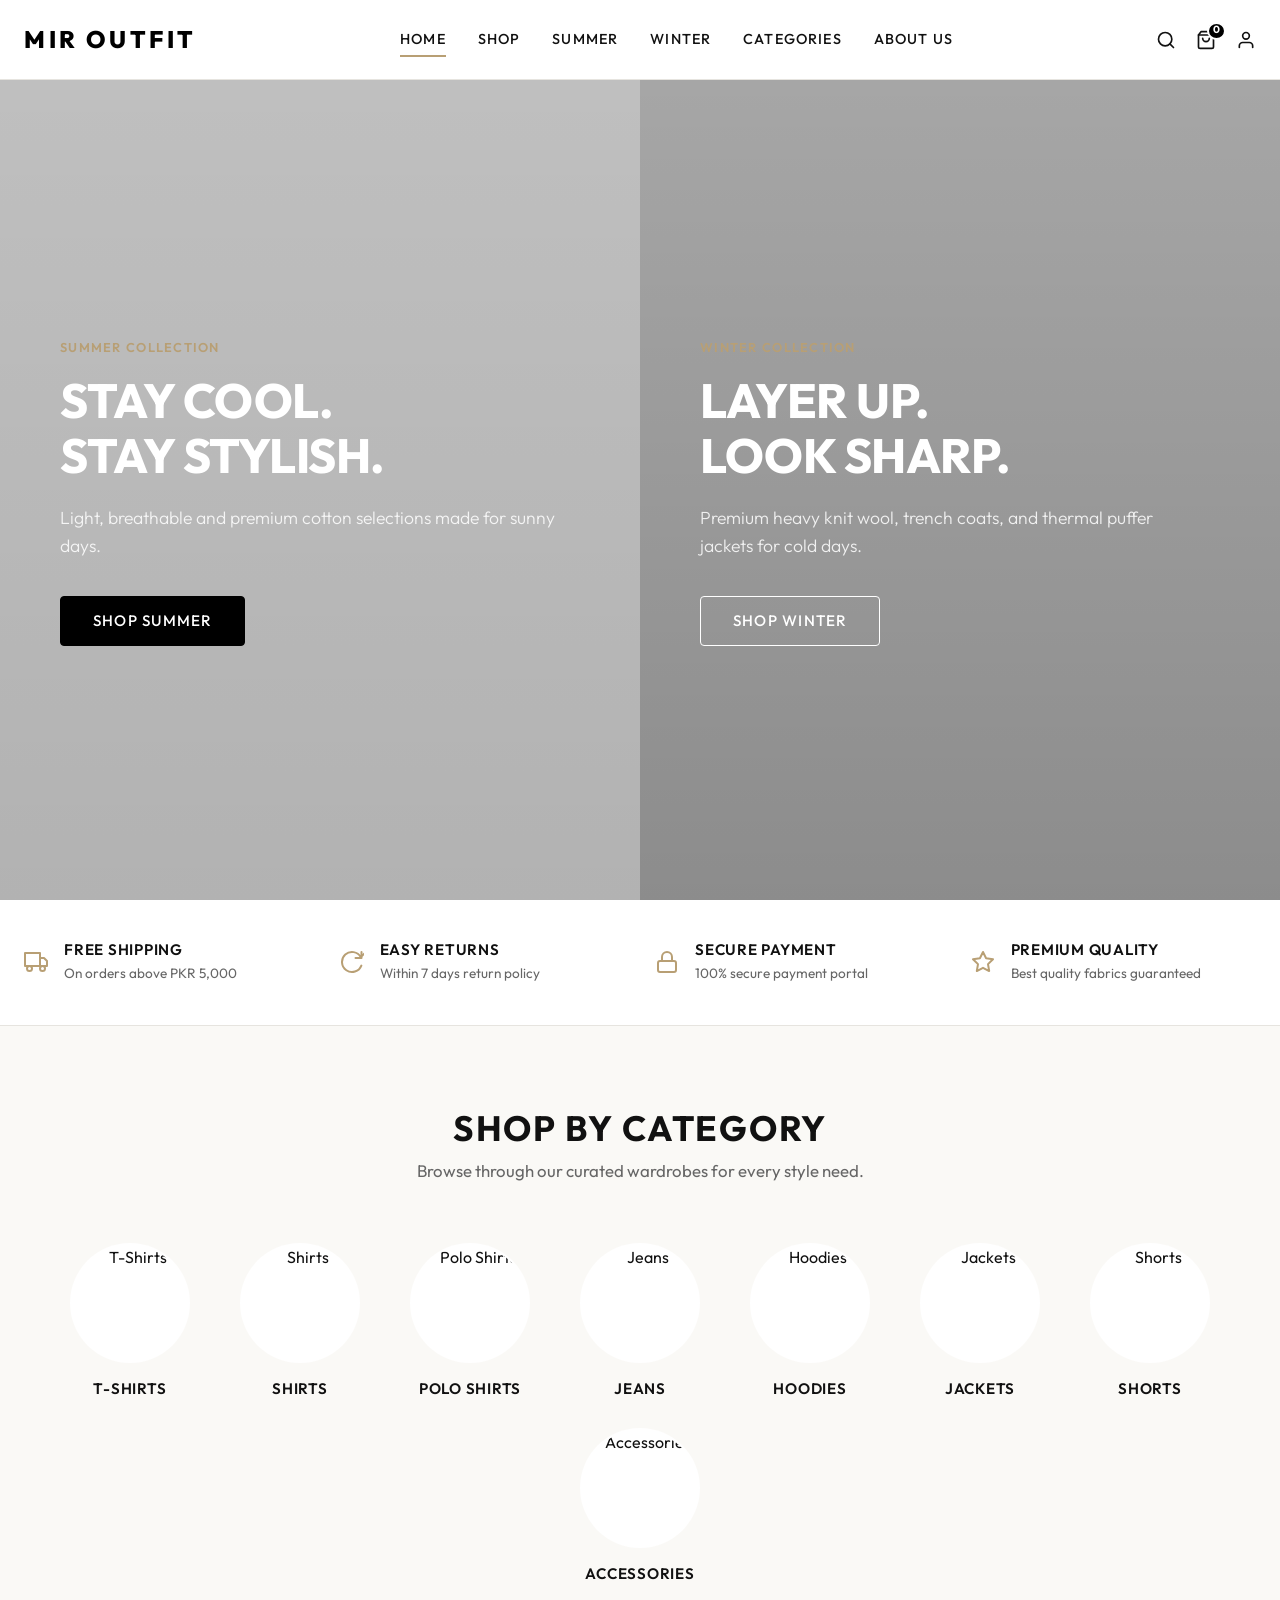
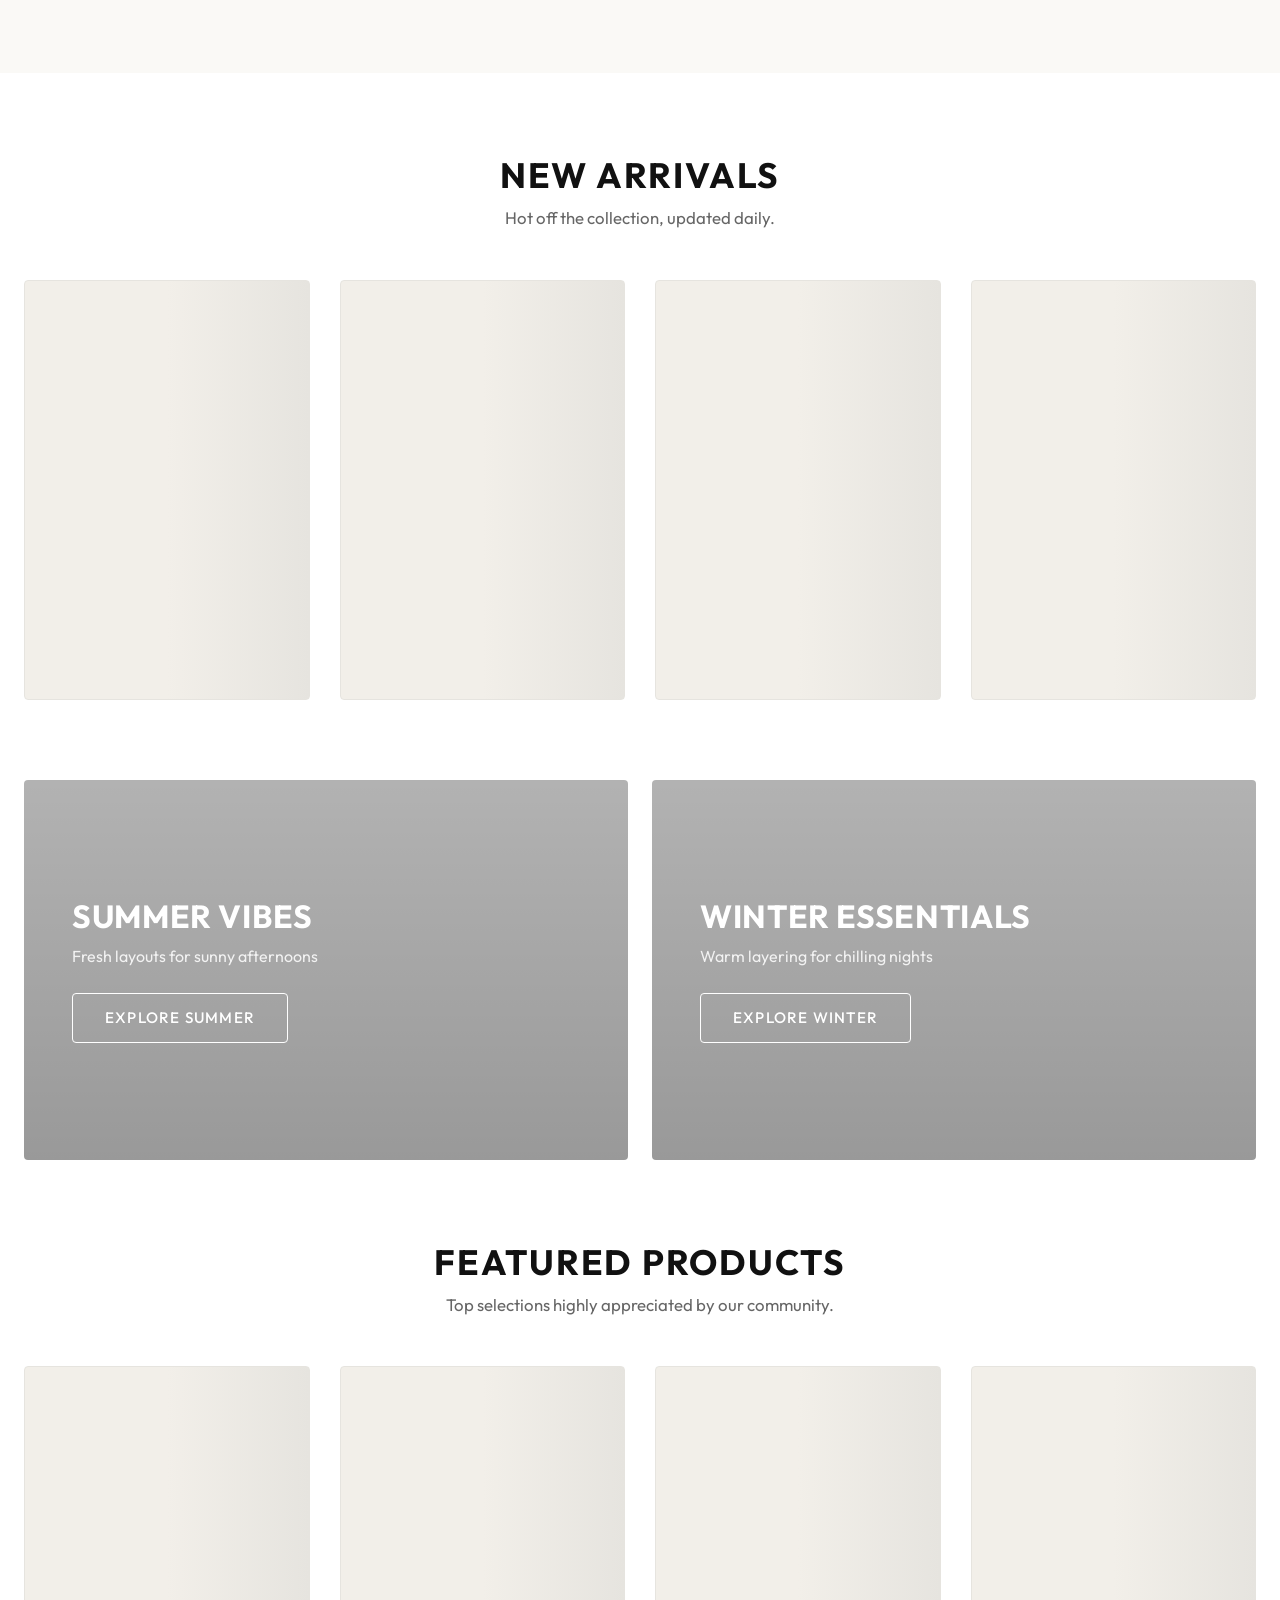
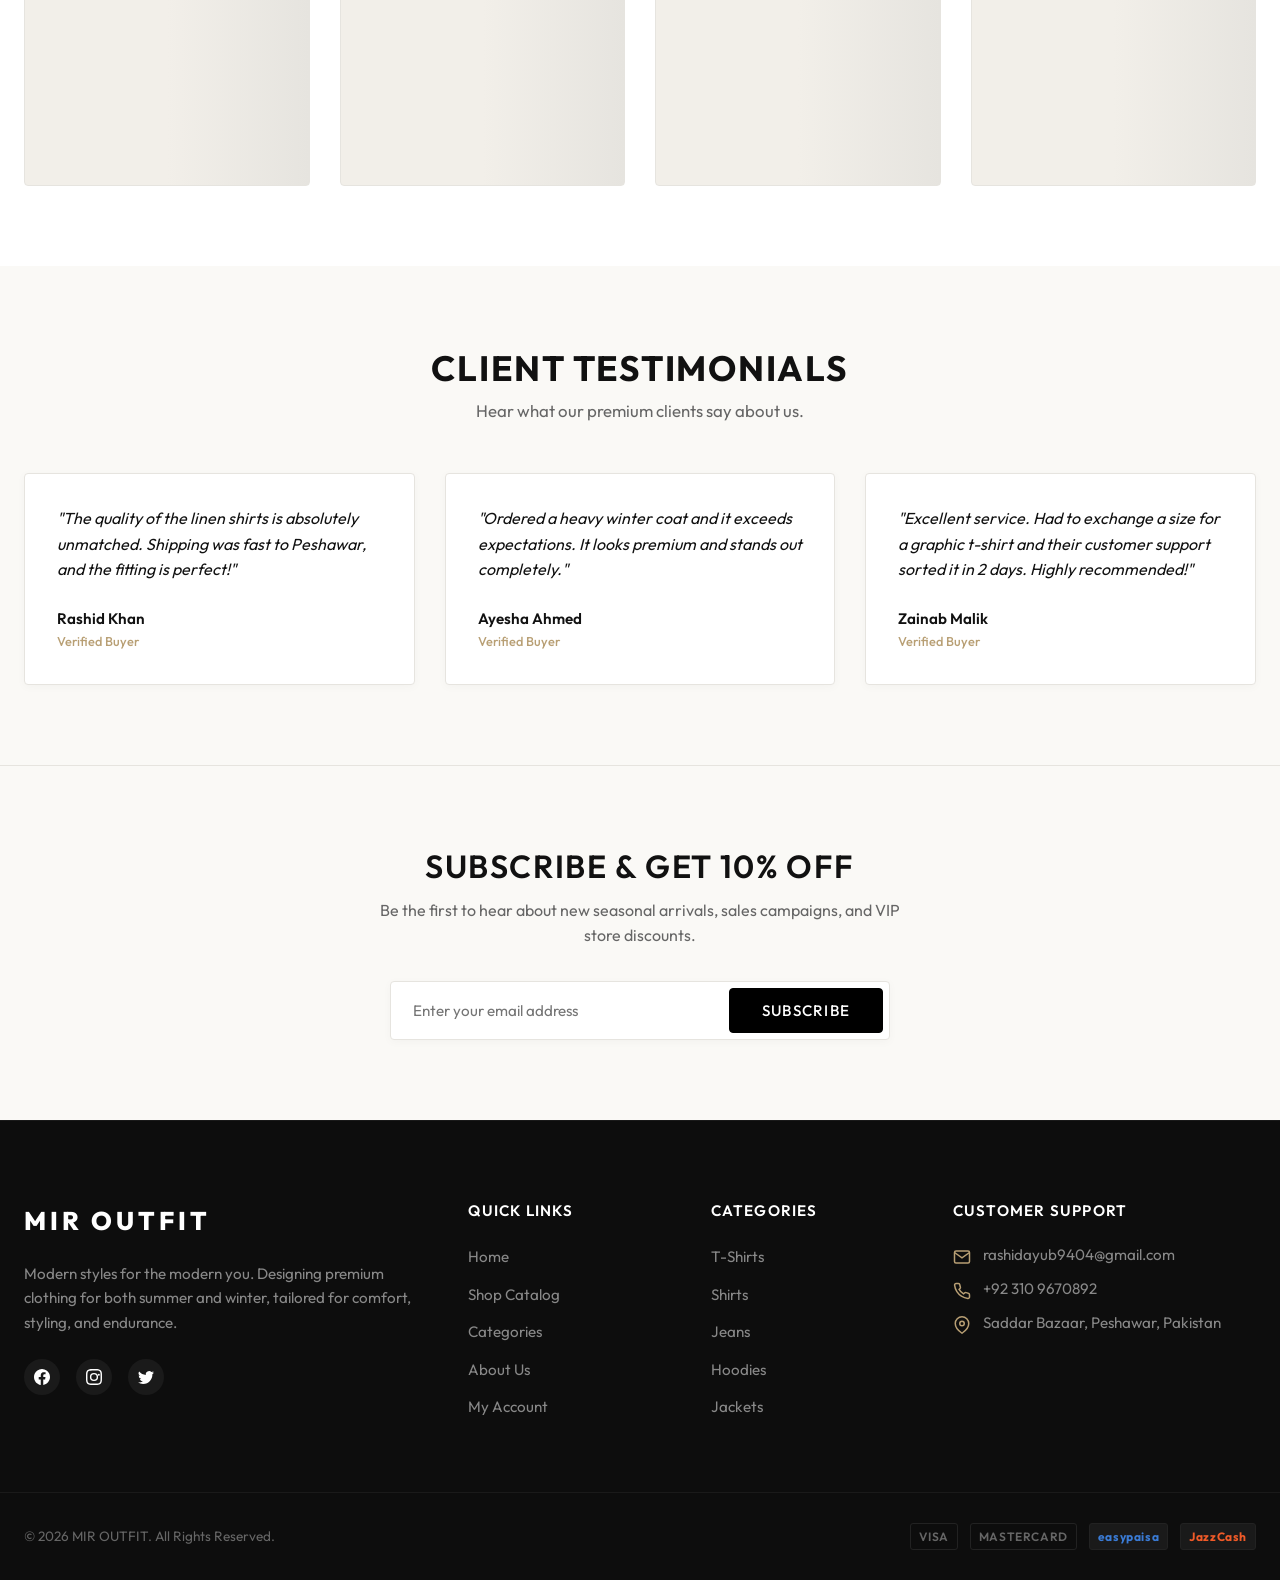
==== commit e253cd96: "Complete MIR OUTFIT Firebase ecommerce updates" ====
--- a/index.html
+++ b/index.html
@@ -82,11 +82,11 @@
             </div>
         </div>
         
-        <div class="hero-panel hero-panel-winter" style="background-image: linear-gradient(rgba(0,0,0,0.25), rgba(0,0,0,0.3)), url('https://images.unsplash.com/photo-1617137968427-85924c800a22?auto=format&fit=crop&w=1200&q=80');">
+        <div class="hero-panel hero-panel-winter" style="background-image: linear-gradient(rgba(0,0,0,0.35), rgba(0,0,0,0.45)), url('https://images.unsplash.com/photo-1483985988355-763728e1935b?auto=format&fit=crop&w=1200&q=80');">
             <div class="hero-panel-content">
                 <div class="hero-panel-badge">Winter Collection</div>
                 <h1 class="hero-panel-title">Layer Up.<br>Look Sharp.</h1>
-                <p class="hero-panel-desc">Premium heavy knit wool and thermal puffer jackets for cold days.</p>
+                <p class="hero-panel-desc">Premium heavy knit wool, trench coats, and thermal puffer jackets for cold days.</p>
                 <a href="shop.html?collection=winter" class="btn btn-secondary" style="border-color:#ffffff; color:#ffffff;">Shop Winter</a>
             </div>
         </div>
@@ -147,6 +147,12 @@
                     </div>
                     <h4>Shirts</h4>
                 </a>
+                <a href="shop.html?category=polo%20shirts" class="category-card">
+                    <div class="category-img-wrapper">
+                        <img src="https://images.unsplash.com/photo-1581655353564-df123a1eb820?auto=format&fit=crop&w=400&q=80" alt="Polo Shirts">
+                    </div>
+                    <h4>Polo Shirts</h4>
+                </a>
                 <a href="shop.html?category=jeans" class="category-card">
                     <div class="category-img-wrapper">
                         <img src="https://images.unsplash.com/photo-1542272604-787c3835535d?auto=format&fit=crop&w=400&q=80" alt="Jeans">
@@ -161,13 +167,19 @@
                 </a>
                 <a href="shop.html?category=jackets" class="category-card">
                     <div class="category-img-wrapper">
-                        <img src="https://images.unsplash.com/photo-1551028719-00167b16eac5?auto=format&fit=crop&w=400&q=80" alt="Jackets">
+                        <img src="https://images.unsplash.com/photo-1544923246-77307dd654cb?auto=format&fit=crop&w=400&q=80" alt="Jackets">
                     </div>
                     <h4>Jackets</h4>
                 </a>
+                <a href="shop.html?category=shorts" class="category-card">
+                    <div class="category-img-wrapper">
+                        <img src="https://images.unsplash.com/photo-1591195853828-11db59a44f6b?auto=format&fit=crop&w=400&q=80" alt="Shorts">
+                    </div>
+                    <h4>Shorts</h4>
+                </a>
                 <a href="shop.html?category=accessories" class="category-card">
                     <div class="category-img-wrapper">
-                        <img src="https://images.unsplash.com/photo-1617038260897-41a1f14a8ca0?auto=format&fit=crop&w=400&q=80" alt="Accessories">
+                        <img src="https://images.unsplash.com/photo-1627123424574-724758594e93?auto=format&fit=crop&w=400&q=80" alt="Accessories">
                     </div>
                     <h4>Accessories</h4>
                 </a>
@@ -346,63 +358,100 @@
 
     <!-- Core Controller JS Modules -->
     <script type="module" src="js/main.js"></script>
-    <!-- Homepage Dynamic Display scripts -->
+    <!-- Auth Module (profile icon + dropdown) -->
+    <script type="module" src="js/auth.js"></script>
+    <!-- Homepage Dynamic Product Loading from Firestore -->
     <script type="module">
-        import { dbSimulated } from './js/firebase.js';
-        
-        // Dynamic loading mockup for Phase 4 validation
-        document.addEventListener('DOMContentLoaded', () => {
+        import { getDbProducts } from './js/firebase.js';
+        import { addToCart } from './js/cart.js';
+
+        document.addEventListener('DOMContentLoaded', async () => {
             const arrGrid = document.getElementById('new-arrivals-grid');
             const featGrid = document.getElementById('featured-products-grid');
-            
-            // Sample products local backup
-            const sampleProducts = [
-                { id: '1', title: 'Premium Cotton T-Shirt', price: 2499, category: 't-shirts', collection: 'summer', image: 'https://images.unsplash.com/photo-1521572267360-ee0c2909d518?auto=format&fit=crop&w=400&q=80', rating: 4.5, reviews: 28 },
-                { id: '2', title: 'Casual Summer Shirt', price: 1999, category: 'shirts', collection: 'summer', image: 'https://images.unsplash.com/photo-1596755094514-f87e34085b2c?auto=format&fit=crop&w=400&q=80', rating: 4.2, reviews: 15 },
-                { id: '3', title: 'Casual Denim Jeans', price: 3499, category: 'jeans', collection: 'summer', image: 'https://images.unsplash.com/photo-1542272604-787c3835535d?auto=format&fit=crop&w=400&q=80', rating: 4.7, reviews: 42 },
-                { id: '4', title: 'Winter Fleece Hoodie', price: 2799, category: 'hoodies', collection: 'winter', image: 'https://images.unsplash.com/photo-1556821840-3a63f95609a7?auto=format&fit=crop&w=400&q=80', rating: 4.8, reviews: 31 }
-            ];
-
-            const loadSampleGrid = (element, products) => {
-                if (!element) return;
-                element.innerHTML = products.map(p => `
-                    <div class="product-card" data-id="${p.id}">
-                        <div class="product-card-badge">
-                            <span class="badge ${p.collection === 'summer' ? 'badge-summer' : 'badge-winter'}">${p.collection}</span>
-                        </div>
-                        <div class="product-card-img-wrapper">
-                            <img class="product-card-img" src="${p.image}" alt="${p.title}">
-                        </div>
-                        <div class="product-card-content">
-                            <div>
-                                <span class="product-card-meta">${p.category}</span>
-                                <h3 class="product-card-title">${p.title}</h3>
-                                <div class="product-card-rating">
-                                    ${'★'.repeat(Math.round(p.rating))}${'☆'.repeat(5 - Math.round(p.rating))}
-                                    <span>(${p.reviews})</span>
-                                </div>
-                            </div>
-                            <div class="product-card-footer">
-                                <span class="product-card-price">₨ ${p.price.toLocaleString()}</span>
-                                <div class="product-card-actions">
-                                    <a href="product.html?id=${p.id}" class="product-card-btn view-btn" title="View Details">
-                                        <svg width="18" height="18" fill="none" stroke="currentColor" stroke-width="2" viewBox="0 0 24 24"><path d="M1 12s4-8 11-8 11 8 11 8-4 8-11 8-11-8-11-8z"></path><circle cx="12" cy="12" r="3"></circle></svg>
-                                    </a>
-                                    <button class="product-card-btn add-to-cart-btn" data-id="${p.id}" title="Add to Cart">
-                                        <svg width="18" height="18" fill="none" stroke="currentColor" stroke-width="2" viewBox="0 0 24 24"><path d="M6 2L3 6v14a2 2 0 0 0 2 2h14a2 2 0 0 0 2-2V6l-3-4z"></path><line x1="3" y1="6" x2="21" y2="6"></line><path d="M16 10a4 4 0 0 1-8 0"></path></svg>
-                                    </button>
-                                </div>
+
+            // Render a product card HTML
+            const productCardHtml = (p) => `
+                <div class="product-card" data-id="${p.id}">
+                    <div class="product-card-badge">
+                        <span class="badge ${p.collection === 'summer' ? 'badge-summer' : 'badge-winter'}">${p.collection}</span>
+                    </div>
+                    <div class="product-card-img-wrapper">
+                        <img class="product-card-img" src="${p.image}" alt="${p.title}" loading="lazy">
+                    </div>
+                    <div class="product-card-content">
+                        <div>
+                            <span class="product-card-meta">${p.category}</span>
+                            <h3 class="product-card-title">${p.title}</h3>
+                            <div class="product-card-rating">
+                                ${'★'.repeat(Math.round(p.rating || 4))}${'☆'.repeat(5 - Math.round(p.rating || 4))}
+                                <span>(${p.reviews || 18})</span>
                             </div>
                         </div>
-                    </div>
-                `).join('');
+                        <div class="product-card-footer">
+                            <span class="product-card-price">₨ ${(p.price || 0).toLocaleString()}</span>
+                            <div class="product-card-actions">
+                                <a href="product.html?id=${p.id}" class="product-card-btn view-btn" title="View Details">
+                                    <svg width="18" height="18" fill="none" stroke="currentColor" stroke-width="2" viewBox="0 0 24 24"><path d="M1 12s4-8 11-8 11 8 11 8-4 8-11 8-11-8-11-8z"></path><circle cx="12" cy="12" r="3"></circle></svg>
+                                </a>
+                                <button class="product-card-btn add-to-cart-btn" data-id="${p.id}" title="Add to Cart">
+                                    <svg width="18" height="18" fill="none" stroke="currentColor" stroke-width="2" viewBox="0 0 24 24"><path d="M6 2L3 6v14a2 2 0 0 0 2 2h14a2 2 0 0 0 2-2V6l-3-4z"></path><line x1="3" y1="6" x2="21" y2="6"></line><path d="M16 10a4 4 0 0 1-8 0"></path></svg>
+                                </button>
+                            </div>
+                        </div>
+                    </div>
+                </div>
+            `;
+
+            // Bind add-to-cart buttons after rendering
+            const bindCartButtons = (grid, products) => {
+                grid.querySelectorAll('.add-to-cart-btn').forEach(btn => {
+                    btn.addEventListener('click', () => {
+                        const id = btn.getAttribute('data-id');
+                        const product = products.find(p => p.id === id);
+                        if (product) {
+                            addToCart(product, 1, product.sizes ? product.sizes[0] : 'M', product.colors ? product.colors[0] : null);
+                        }
+                    });
+                });
             };
 
-            // Mimic load lag
-            setTimeout(() => {
-                loadSampleGrid(arrGrid, sampleProducts);
-                loadSampleGrid(featGrid, [...sampleProducts].reverse());
-            }, 600);
+            try {
+                const products = await getDbProducts();
+
+                if (products && products.length > 0) {
+                    // New Arrivals: last 4 products
+                    const newArrivals = products.slice(-4).reverse();
+                    // Featured: first 4 products
+                    const featured = products.slice(0, 4);
+
+                    if (arrGrid) {
+                        arrGrid.innerHTML = newArrivals.map(productCardHtml).join('');
+                        bindCartButtons(arrGrid, newArrivals);
+                    }
+                    if (featGrid) {
+                        featGrid.innerHTML = featured.map(productCardHtml).join('');
+                        bindCartButtons(featGrid, featured);
+                    }
+                } else {
+                    // Fallback static data if Firestore is empty
+                    const fallback = [
+                        { id: 'prod-1', title: 'Premium Cotton T-Shirt', price: 2499, category: 't-shirts', collection: 'summer', image: 'https://images.unsplash.com/photo-1521572267360-ee0c2909d518?auto=format&fit=crop&w=400&q=80', rating: 4.5, reviews: 28, sizes: ['S','M','L','XL'], colors: ['White','Black'] },
+                        { id: 'prod-2', title: 'Casual Summer Linen Shirt', price: 3499, category: 'shirts', collection: 'summer', image: 'https://images.unsplash.com/photo-1596755094514-f87e34085b2c?auto=format&fit=crop&w=400&q=80', rating: 4.2, reviews: 15, sizes: ['M','L','XL'], colors: ['Beige'] },
+                        { id: 'prod-3', title: 'Comfort Hooded Sweatshirt', price: 4499, category: 'hoodies', collection: 'winter', image: 'https://images.unsplash.com/photo-1556821840-3a63f95609a7?auto=format&fit=crop&w=400&q=80', rating: 4.8, reviews: 31, sizes: ['S','M','L','XL'], colors: ['Olive Green'] },
+                        { id: 'prod-4', title: 'Modern Summer Jeans', price: 3999, category: 'jeans', collection: 'summer', image: 'https://images.unsplash.com/photo-1542272604-787c3835535d?auto=format&fit=crop&w=400&q=80', rating: 4.7, reviews: 42, sizes: ['30','32','34'], colors: ['Light Indigo'] }
+                    ];
+                    if (arrGrid) {
+                        arrGrid.innerHTML = fallback.map(productCardHtml).join('');
+                        bindCartButtons(arrGrid, fallback);
+                    }
+                    if (featGrid) {
+                        featGrid.innerHTML = [...fallback].reverse().map(productCardHtml).join('');
+                        bindCartButtons(featGrid, fallback);
+                    }
+                }
+            } catch (err) {
+                console.error('Homepage product load error:', err);
+            }
         });
     </script>
 </body>
--- a/css/style.css
+++ b/css/style.css
@@ -41,6 +41,8 @@
 
 html {
     scroll-behavior: smooth;
+    overflow-x: hidden;
+    width: 100%;
 }
 
 body {
@@ -49,6 +51,7 @@
     color: var(--text-primary);
     line-height: 1.6;
     overflow-x: hidden;
+    width: 100%;
     -webkit-font-smoothing: antialiased;
 }
 
@@ -1114,7 +1117,7 @@
 }
 
 /* Homepage Mobile Responsiveness Overrides */
-@media (max-width: 1024px) {
+@media (max-width: 1279px) {
     .hero-panel-title {
         font-size: 2.2rem;
     }
@@ -1181,4 +1184,848 @@
     }
 }
 
-
+/* Shop Layout Styles */
+.shop-layout {
+    display: grid;
+    grid-template-columns: 280px 1fr;
+    gap: 40px;
+    padding-top: calc(var(--header-height) + 30px);
+}
+
+.shop-sidebar {
+    background-color: #ffffff;
+    border: 1px solid var(--border-color);
+    padding: 30px;
+    border-radius: var(--radius-sm);
+    height: fit-content;
+    position: sticky;
+    top: calc(var(--header-height) + 20px);
+}
+
+.filter-section {
+    margin-bottom: 30px;
+    border-bottom: 1px solid var(--border-color);
+    padding-bottom: 24px;
+}
+
+.filter-section:last-child {
+    margin-bottom: 0;
+    border-bottom: none;
+    padding-bottom: 0;
+}
+
+.filter-title {
+    font-size: 0.95rem;
+    text-transform: uppercase;
+    letter-spacing: 0.08em;
+    font-weight: 600;
+    margin-bottom: 18px;
+    color: var(--text-primary);
+}
+
+.filter-list li {
+    margin-bottom: 10px;
+}
+
+.filter-list li:last-child {
+    margin-bottom: 0;
+}
+
+/* Custom Checkbox / Radio styling */
+.filter-checkbox-label {
+    display: flex;
+    align-items: center;
+    gap: 10px;
+    font-size: 0.95rem;
+    color: var(--text-muted);
+    cursor: pointer;
+    user-select: none;
+    transition: var(--transition-fast);
+}
+
+.filter-checkbox-label:hover {
+    color: var(--primary);
+}
+
+.filter-checkbox-label input {
+    width: 16px;
+    height: 16px;
+    accent-color: var(--primary);
+    cursor: pointer;
+}
+
+/* Price Range Slider */
+.price-slider-group {
+    display: flex;
+    flex-direction: column;
+    gap: 12px;
+}
+
+.price-slider {
+    width: 100%;
+    accent-color: var(--primary);
+}
+
+.price-values {
+    display: flex;
+    justify-content: space-between;
+    font-size: 0.85rem;
+    color: var(--text-muted);
+    font-weight: 500;
+}
+
+/* Shop Catalog Main Panel styling */
+.shop-catalog {
+    display: flex;
+    flex-direction: column;
+    gap: 30px;
+}
+
+.shop-catalog-header {
+    display: flex;
+    justify-content: space-between;
+    align-items: center;
+    flex-wrap: wrap;
+    gap: 16px;
+    border-bottom: 1px solid var(--border-color);
+    padding-bottom: 20px;
+}
+
+.shop-catalog-title h2 {
+    font-size: 1.6rem;
+    font-weight: 700;
+    text-transform: uppercase;
+    letter-spacing: 0.05em;
+}
+
+.shop-catalog-title p {
+    font-size: 0.9rem;
+    color: var(--text-muted);
+    margin-top: 4px;
+}
+
+.shop-catalog-controls {
+    display: flex;
+    align-items: center;
+    gap: 12px;
+}
+
+.shop-sort-select {
+    padding: 10px 16px;
+    border: 1px solid var(--border-color);
+    border-radius: var(--radius-sm);
+    font-size: 0.9rem;
+    background-color: #ffffff;
+    cursor: pointer;
+    min-width: 180px;
+}
+
+/* Pagination container styling */
+.pagination {
+    display: flex;
+    justify-content: center;
+    align-items: center;
+    gap: 8px;
+    margin-top: 40px;
+}
+
+.pagination-btn {
+    width: 40px;
+    height: 40px;
+    border: 1px solid var(--border-color);
+    border-radius: var(--radius-sm);
+    display: flex;
+    align-items: center;
+    justify-content: center;
+    font-size: 0.9rem;
+    font-weight: 500;
+    cursor: pointer;
+    transition: var(--transition-fast);
+}
+
+.pagination-btn:hover,
+.pagination-btn.active {
+    background-color: var(--primary);
+    color: #ffffff;
+    border-color: var(--primary);
+}
+
+.pagination-btn.disabled {
+    opacity: 0.4;
+    cursor: not-allowed;
+}
+
+/* Sidebar Toggle for Mobile View */
+.mobile-filter-toggle {
+    display: none;
+    align-items: center;
+    gap: 8px;
+    padding: 10px 16px;
+    border: 1px solid var(--border-color);
+    border-radius: var(--radius-sm);
+    font-size: 0.9rem;
+    font-weight: 600;
+    text-transform: uppercase;
+    letter-spacing: 0.05em;
+    cursor: pointer;
+    background-color: #ffffff;
+}
+
+/* Shop Mobile Responsive Overrides */
+@media (max-width: 1279px) {
+    .shop-layout {
+        grid-template-columns: 1fr;
+        padding-top: calc(var(--header-height) + 20px);
+    }
+    
+    .mobile-filter-toggle {
+        display: inline-flex;
+    }
+    
+    .shop-sidebar {
+        display: none; /* Will toggle open via JS drawer */
+        position: fixed;
+        top: 0;
+        left: -100%;
+        width: 300px;
+        height: 100vh;
+        z-index: 1050;
+        background-color: #ffffff;
+        box-shadow: var(--shadow-lg);
+        overflow-y: auto;
+        transition: var(--transition-smooth);
+        padding-top: 40px;
+    }
+    
+    .shop-sidebar.active {
+        display: block;
+        left: 0;
+    }
+}
+
+/* Product Detail Page Layout Styles */
+.product-detail-layout {
+    display: grid;
+    grid-template-columns: 1fr 1.1fr;
+    gap: 50px;
+    padding-top: calc(var(--header-height) + 30px);
+}
+
+.product-gallery {
+    display: flex;
+    flex-direction: column;
+    gap: 20px;
+}
+
+.product-gallery-main {
+    position: relative;
+    padding-top: 125%; /* 4:5 aspect ratio */
+    background-color: var(--bg-secondary);
+    border: 1px solid var(--border-color);
+    border-radius: var(--radius-sm);
+    overflow: hidden;
+}
+
+.product-gallery-main img {
+    position: absolute;
+    top: 0;
+    left: 0;
+    width: 100%;
+    height: 100%;
+    object-fit: cover;
+    transition: var(--transition-smooth);
+}
+
+.product-gallery-main:hover img {
+    transform: scale(1.05);
+}
+
+.product-info-panel {
+    display: flex;
+    flex-direction: column;
+}
+
+.product-breadcrumbs {
+    font-size: 0.85rem;
+    color: var(--text-light);
+    margin-bottom: 20px;
+    text-transform: uppercase;
+    letter-spacing: 0.05em;
+}
+
+.product-breadcrumbs a:hover {
+    color: var(--primary);
+}
+
+.product-detail-header {
+    margin-bottom: 24px;
+}
+
+.product-detail-tags {
+    display: flex;
+    gap: 8px;
+    margin-bottom: 12px;
+}
+
+.product-detail-title {
+    font-size: 2.2rem;
+    font-weight: 700;
+    margin-bottom: 12px;
+    color: var(--text-primary);
+}
+
+.product-detail-rating {
+    display: flex;
+    align-items: center;
+    gap: 6px;
+    font-size: 0.9rem;
+    color: #e6a100;
+}
+
+.product-detail-rating span {
+    color: var(--text-muted);
+    font-size: 0.85rem;
+    margin-left: 4px;
+}
+
+.product-detail-price {
+    font-size: 1.8rem;
+    font-weight: 700;
+    color: var(--primary);
+    margin-bottom: 24px;
+    padding-bottom: 20px;
+    border-bottom: 1px solid var(--border-color);
+}
+
+.product-detail-desc {
+    color: var(--text-muted);
+    font-size: 1.05rem;
+    line-height: 1.7;
+    margin-bottom: 30px;
+}
+
+/* Attributes selectors styling */
+.product-attribute-group {
+    margin-bottom: 24px;
+}
+
+.product-attribute-title {
+    font-size: 0.85rem;
+    font-weight: 600;
+    text-transform: uppercase;
+    letter-spacing: 0.08em;
+    margin-bottom: 12px;
+    color: var(--text-primary);
+}
+
+.size-selector-list {
+    display: flex;
+    gap: 10px;
+    flex-wrap: wrap;
+}
+
+.size-option-btn {
+    min-width: 46px;
+    height: 40px;
+    border: 1px solid var(--border-color);
+    border-radius: var(--radius-sm);
+    display: flex;
+    align-items: center;
+    justify-content: center;
+    font-size: 0.9rem;
+    font-weight: 600;
+    cursor: pointer;
+    transition: var(--transition-fast);
+}
+
+.size-option-btn:hover {
+    border-color: var(--primary);
+}
+
+.size-option-btn.active {
+    background-color: var(--primary);
+    color: #ffffff;
+    border-color: var(--primary);
+}
+
+.color-selector-list {
+    display: flex;
+    gap: 12px;
+    flex-wrap: wrap;
+}
+
+.color-option-btn {
+    padding: 8px 16px;
+    border: 1px solid var(--border-color);
+    border-radius: var(--radius-sm);
+    font-size: 0.85rem;
+    font-weight: 500;
+    cursor: pointer;
+    transition: var(--transition-fast);
+    text-transform: uppercase;
+    letter-spacing: 0.05em;
+}
+
+.color-option-btn:hover {
+    border-color: var(--primary);
+}
+
+.color-option-btn.active {
+    border-color: var(--primary);
+    background-color: var(--primary-light);
+    color: var(--primary);
+    box-shadow: 0 0 0 1px var(--primary);
+}
+
+/* Quantity selector styling */
+.quantity-adjustment-wrapper {
+    display: flex;
+    align-items: center;
+    gap: 16px;
+    margin-bottom: 36px;
+}
+
+.qty-control-box {
+    display: flex;
+    align-items: center;
+    border: 1px solid var(--border-color);
+    border-radius: var(--radius-sm);
+    height: 44px;
+    overflow: hidden;
+}
+
+.qty-control-btn {
+    width: 40px;
+    height: 100%;
+    display: flex;
+    align-items: center;
+    justify-content: center;
+    font-size: 1.1rem;
+    font-weight: 600;
+    cursor: pointer;
+    background-color: var(--bg-secondary);
+    transition: var(--transition-fast);
+}
+
+.qty-control-btn:hover {
+    background-color: var(--border-color);
+}
+
+.qty-input-value {
+    width: 50px;
+    height: 100%;
+    text-align: center;
+    font-size: 0.95rem;
+    font-weight: 600;
+}
+
+/* Details page action buttons grid styling */
+.product-detail-actions {
+    display: grid;
+    grid-template-columns: 1fr 1fr;
+    gap: 16px;
+    margin-bottom: 40px;
+}
+
+.product-detail-actions .btn {
+    height: 52px;
+}
+
+/* Trust checklist icons layout */
+.product-detail-trust-list {
+    border-top: 1px solid var(--border-color);
+    padding-top: 30px;
+    display: grid;
+    grid-template-columns: repeat(3, 1fr);
+    gap: 20px;
+}
+
+.trust-item-mini {
+    display: flex;
+    align-items: center;
+    gap: 10px;
+}
+
+.trust-item-mini svg {
+    color: var(--secondary);
+    flex-shrink: 0;
+}
+
+.trust-item-mini div h5 {
+    font-size: 0.85rem;
+    font-weight: 600;
+    text-transform: uppercase;
+    letter-spacing: 0.05em;
+}
+
+.trust-item-mini div p {
+    font-size: 0.75rem;
+    color: var(--text-muted);
+}
+
+/* Details Mobile Responsive Overrides */
+@media (max-width: 768px) {
+    .product-detail-layout {
+        grid-template-columns: 1fr;
+        gap: 30px;
+    }
+    
+    .product-detail-title {
+        font-size: 1.8rem;
+    }
+    
+    .product-detail-actions {
+        grid-template-columns: 1fr;
+    }
+}
+
+/* Cart Page Styles */
+.cart-layout {
+    display: grid;
+    grid-template-columns: 2.2fr 1fr;
+    gap: 40px;
+    padding-top: calc(var(--header-height) + 30px);
+}
+
+.cart-items-panel {
+    display: flex;
+    flex-direction: column;
+    gap: 20px;
+}
+
+.cart-item-row {
+    display: grid;
+    grid-template-columns: 80px 2fr 1fr 1fr 40px;
+    align-items: center;
+    gap: 20px;
+    padding: 20px;
+    background-color: #ffffff;
+    border: 1px solid var(--border-color);
+    border-radius: var(--radius-sm);
+    transition: var(--transition-fast);
+}
+
+.cart-item-row:hover {
+    box-shadow: var(--shadow-sm);
+}
+
+.cart-item-img {
+    width: 80px;
+    height: 100px;
+    object-fit: cover;
+    border-radius: var(--radius-sm);
+    background-color: var(--bg-secondary);
+}
+
+.cart-item-info h4 {
+    font-size: 1.05rem;
+    font-weight: 600;
+    margin-bottom: 6px;
+}
+
+.cart-item-info p {
+    font-size: 0.85rem;
+    color: var(--text-muted);
+}
+
+.cart-item-price {
+    font-weight: 600;
+    font-size: 1.05rem;
+}
+
+.cart-item-trash-btn {
+    color: #cc0000;
+    cursor: pointer;
+    display: flex;
+    align-items: center;
+    justify-content: center;
+    transition: var(--transition-fast);
+}
+
+.cart-item-trash-btn:hover {
+    transform: scale(1.15);
+}
+
+.cart-summary-panel {
+    background-color: #ffffff;
+    border: 1px solid var(--border-color);
+    border-radius: var(--radius-sm);
+    padding: 30px;
+    height: fit-content;
+    position: sticky;
+    top: calc(var(--header-height) + 20px);
+}
+
+.cart-summary-title {
+    font-size: 1.1rem;
+    text-transform: uppercase;
+    letter-spacing: 0.08em;
+    font-weight: 700;
+    margin-bottom: 24px;
+    border-bottom: 1px solid var(--border-color);
+    padding-bottom: 16px;
+}
+
+.cart-summary-line {
+    display: flex;
+    justify-content: space-between;
+    font-size: 0.95rem;
+    color: var(--text-muted);
+    margin-bottom: 16px;
+}
+
+.cart-summary-line.total-line {
+    font-size: 1.25rem;
+    font-weight: 700;
+    color: var(--text-primary);
+    border-top: 1px solid var(--border-color);
+    padding-top: 20px;
+    margin-top: 20px;
+    margin-bottom: 30px;
+}
+
+.cart-empty-panel {
+    text-align: center;
+    padding: 80px 20px;
+    border: 1px dashed var(--border-color);
+    border-radius: var(--radius-sm);
+}
+
+/* Checkout Page Styles */
+.checkout-layout {
+    display: grid;
+    grid-template-columns: 1.8fr 1fr;
+    gap: 40px;
+    padding-top: calc(var(--header-height) + 30px);
+}
+
+.checkout-form-panel {
+    background-color: #ffffff;
+    border: 1px solid var(--border-color);
+    border-radius: var(--radius-sm);
+    padding: 40px;
+}
+
+.checkout-section-title {
+    font-size: 1.1rem;
+    text-transform: uppercase;
+    letter-spacing: 0.08em;
+    font-weight: 700;
+    margin-bottom: 24px;
+    padding-bottom: 12px;
+    border-bottom: 1px solid var(--border-color);
+}
+
+.checkout-form-grid {
+    display: grid;
+    grid-template-columns: 1fr 1fr;
+    gap: 20px;
+    margin-bottom: 36px;
+}
+
+.checkout-form-group {
+    display: flex;
+    flex-direction: column;
+}
+
+.checkout-form-group.full-width {
+    grid-column: span 2;
+}
+
+.checkout-form-group label {
+    font-size: 0.85rem;
+    font-weight: 600;
+    text-transform: uppercase;
+    letter-spacing: 0.05em;
+    margin-bottom: 8px;
+}
+
+.checkout-form-group input,
+.checkout-form-group select,
+.checkout-form-group textarea {
+    padding: 12px 16px;
+    border: 1px solid var(--border-color);
+    border-radius: var(--radius-sm);
+    font-size: 0.95rem;
+    transition: var(--transition-fast);
+}
+
+.checkout-form-group input:focus,
+.checkout-form-group select:focus,
+.checkout-form-group textarea:focus {
+    border-color: var(--border-focus);
+}
+
+.checkout-form-group textarea {
+    height: 100px;
+    resize: vertical;
+}
+
+.checkout-order-summary-panel {
+    background-color: var(--bg-secondary);
+    border: 1px solid var(--border-color);
+    border-radius: var(--radius-sm);
+    padding: 30px;
+    height: fit-content;
+}
+
+.checkout-item-mini {
+    display: flex;
+    justify-content: space-between;
+    align-items: center;
+    gap: 16px;
+    margin-bottom: 16px;
+    padding-bottom: 16px;
+    border-bottom: 1px dashed var(--border-color);
+}
+
+.checkout-item-mini-info {
+    display: flex;
+    align-items: center;
+    gap: 12px;
+}
+
+.checkout-item-mini-img {
+    width: 48px;
+    height: 60px;
+    object-fit: cover;
+    border-radius: var(--radius-sm);
+}
+
+.checkout-item-mini-details h5 {
+    font-size: 0.9rem;
+    font-weight: 600;
+    margin-bottom: 2px;
+}
+
+.checkout-item-mini-details p {
+    font-size: 0.75rem;
+    color: var(--text-muted);
+}
+
+.checkout-item-mini-price {
+    font-size: 0.9rem;
+    font-weight: 600;
+}
+
+/* Success Confirmation Panel Styles */
+.success-card {
+    background-color: #ffffff;
+    border: 1px solid var(--border-color);
+    border-radius: var(--radius-sm);
+    box-shadow: var(--shadow-md);
+    max-width: 650px;
+    margin: calc(var(--header-height) + 40px) auto 80px auto;
+    padding: 50px 40px;
+    text-align: center;
+}
+
+.success-icon-wrapper {
+    width: 72px;
+    height: 72px;
+    border-radius: 50%;
+    background-color: #e6ffed;
+    color: #00b33c;
+    display: flex;
+    align-items: center;
+    justify-content: center;
+    margin: 0 auto 24px auto;
+}
+
+.success-card h2 {
+    font-size: 2rem;
+    text-transform: uppercase;
+    letter-spacing: 0.05em;
+    margin-bottom: 10px;
+}
+
+.success-card p {
+    color: var(--text-muted);
+    font-size: 1.05rem;
+    margin-bottom: 30px;
+}
+
+.success-details-box {
+    background-color: var(--bg-secondary);
+    border: 1px solid var(--border-color);
+    border-radius: var(--radius-sm);
+    padding: 24px;
+    margin-bottom: 36px;
+    text-align: left;
+}
+
+.success-details-line {
+    display: flex;
+    justify-content: space-between;
+    margin-bottom: 12px;
+    font-size: 0.95rem;
+}
+
+.success-details-line:last-child {
+    margin-bottom: 0;
+}
+
+.success-details-line span:first-child {
+    color: var(--text-muted);
+    font-weight: 500;
+}
+
+.success-details-line span:last-child {
+    font-weight: 600;
+}
+
+/* Cart / Checkout Mobile Overrides */
+@media (max-width: 1279px) {
+    .cart-layout,
+    .checkout-layout {
+        grid-template-columns: 1fr;
+        gap: 30px;
+    }
+}
+
+@media (max-width: 768px) {
+    .cart-item-row {
+        grid-template-columns: 60px 1.5fr 1fr;
+        gap: 12px;
+        padding: 12px;
+    }
+    
+    .cart-item-img {
+        width: 60px;
+        height: 75px;
+    }
+    
+    .cart-item-row .qty-control-box {
+        grid-column: span 3;
+        margin-top: 10px;
+        justify-content: center;
+        height: 36px;
+    }
+    
+    .cart-item-row .cart-item-price {
+        text-align: right;
+    }
+    
+    .cart-item-row .cart-item-trash-btn {
+        grid-column: span 3;
+        margin-top: 10px;
+        text-align: center;
+    }
+    
+    .checkout-form-panel {
+        padding: 24px;
+    }
+    
+    .checkout-form-grid {
+        grid-template-columns: 1fr;
+    }
+    
+    .checkout-form-group.full-width {
+        grid-column: span 1;
+    }
+}
+
+
+
+
+
--- a/css/responsive.css
+++ b/css/responsive.css
@@ -1,6 +1,6 @@
 /* Responsive Layout Adjustments & Mobile Nav */
 
-@media (max-width: 1024px) {
+@media (max-width: 1279px) {
     /* Tablet & Smaller Screens */
     .container {
         padding: 0 20px;
